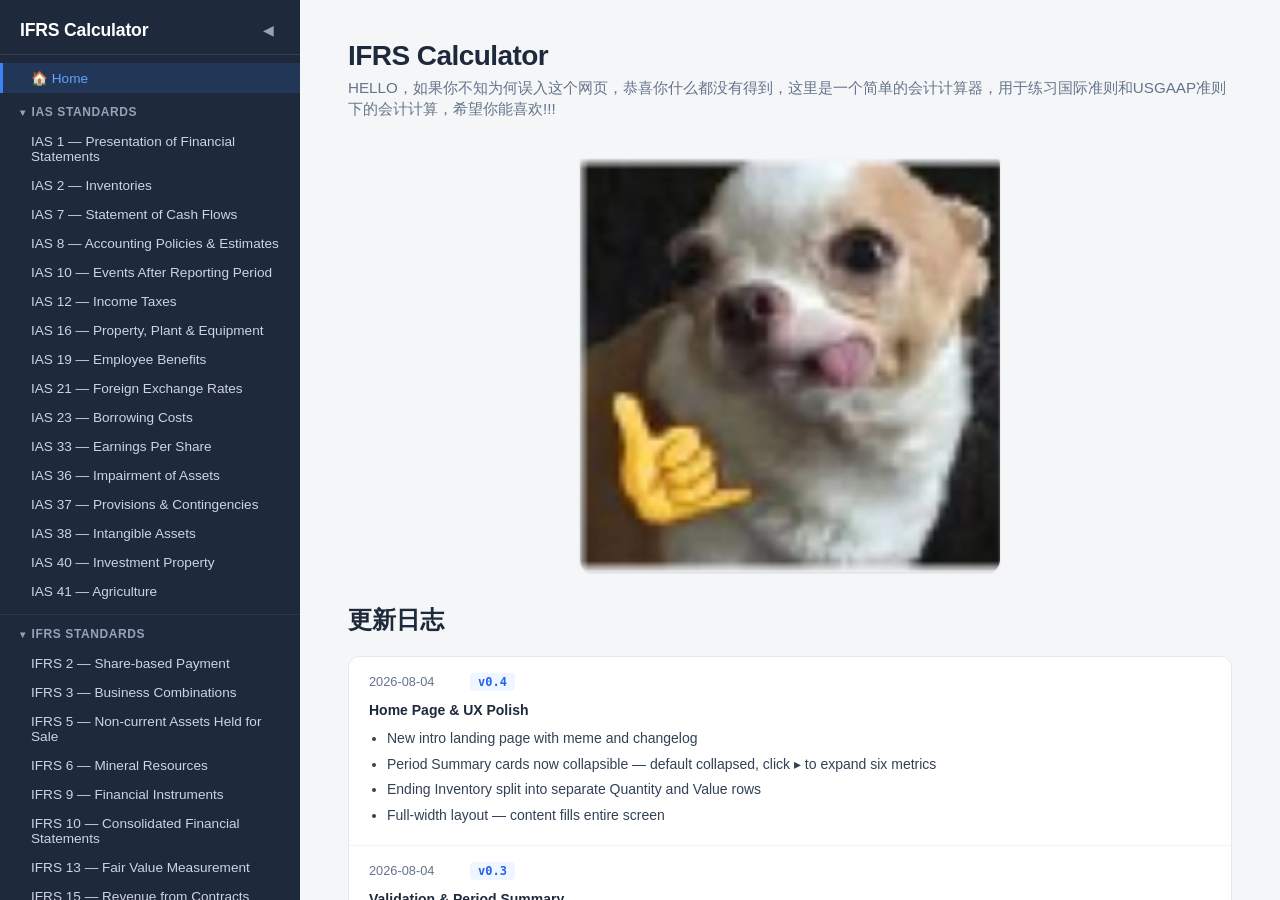
==== index.html @ 0052e43d "Update changelog with v0.4" ====
<!DOCTYPE html>
<html lang="en">
<head>
  <meta charset="UTF-8">
  <meta name="viewport" content="width=device-width, initial-scale=1.0">
  <title>IFRS Calculator</title>
  <link rel="stylesheet" href="css/style.css">
</head>
<body>
  <!-- Sidebar -->
  <aside class="sidebar" id="sidebar">
    <div class="sidebar-header">
      <h2>IFRS Calculator</h2>
      <button class="sidebar-collapse-btn" id="sidebarCollapseBtn" title="Collapse sidebar">◀</button>
    </div>

    <nav class="chapter-nav">
      <!-- Home -->
      <a href="#" class="chapter-link active" data-chapter="intro">🏠 Home</a>

      <!-- IAS Section -->
      <div class="nav-section">
        <button class="nav-section-title" onclick="this.classList.toggle('collapsed')">
          <span class="section-arrow">▾</span> IAS Standards
        </button>
        <div class="nav-section-items">
          <a href="#" class="chapter-link" data-chapter="ias1">IAS 1 — Presentation of Financial Statements</a>
          <a href="#" class="chapter-link" data-chapter="ias2">IAS 2 — Inventories</a>
          <a href="#" class="chapter-link" data-chapter="ias7">IAS 7 — Statement of Cash Flows</a>
          <a href="#" class="chapter-link" data-chapter="ias8">IAS 8 — Accounting Policies & Estimates</a>
          <a href="#" class="chapter-link" data-chapter="ias10">IAS 10 — Events After Reporting Period</a>
          <a href="#" class="chapter-link" data-chapter="ias12">IAS 12 — Income Taxes</a>
          <a href="#" class="chapter-link" data-chapter="ias16">IAS 16 — Property, Plant & Equipment</a>
          <a href="#" class="chapter-link" data-chapter="ias19">IAS 19 — Employee Benefits</a>
          <a href="#" class="chapter-link" data-chapter="ias21">IAS 21 — Foreign Exchange Rates</a>
          <a href="#" class="chapter-link" data-chapter="ias23">IAS 23 — Borrowing Costs</a>
          <a href="#" class="chapter-link" data-chapter="ias33">IAS 33 — Earnings Per Share</a>
          <a href="#" class="chapter-link" data-chapter="ias36">IAS 36 — Impairment of Assets</a>
          <a href="#" class="chapter-link" data-chapter="ias37">IAS 37 — Provisions & Contingencies</a>
          <a href="#" class="chapter-link" data-chapter="ias38">IAS 38 — Intangible Assets</a>
          <a href="#" class="chapter-link" data-chapter="ias40">IAS 40 — Investment Property</a>
          <a href="#" class="chapter-link" data-chapter="ias41">IAS 41 — Agriculture</a>
        </div>
      </div>

      <!-- IFRS Section -->
      <div class="nav-section">
        <button class="nav-section-title" onclick="this.classList.toggle('collapsed')">
          <span class="section-arrow">▾</span> IFRS Standards
        </button>
        <div class="nav-section-items">
          <a href="#" class="chapter-link" data-chapter="ifrs2">IFRS 2 — Share-based Payment</a>
          <a href="#" class="chapter-link" data-chapter="ifrs3">IFRS 3 — Business Combinations</a>
          <a href="#" class="chapter-link" data-chapter="ifrs5">IFRS 5 — Non-current Assets Held for Sale</a>
          <a href="#" class="chapter-link" data-chapter="ifrs6">IFRS 6 — Mineral Resources</a>
          <a href="#" class="chapter-link" data-chapter="ifrs9">IFRS 9 — Financial Instruments</a>
          <a href="#" class="chapter-link" data-chapter="ifrs10">IFRS 10 — Consolidated Financial Statements</a>
          <a href="#" class="chapter-link" data-chapter="ifrs13">IFRS 13 — Fair Value Measurement</a>
          <a href="#" class="chapter-link" data-chapter="ifrs15">IFRS 15 — Revenue from Contracts</a>
          <a href="#" class="chapter-link" data-chapter="ifrs16">IFRS 16 — Leases</a>
        </div>
      </div>
    </nav>
  </aside>

  <!-- Floating button when sidebar collapsed (desktop) -->
  <button class="sidebar-expand-btn" id="sidebarExpandBtn" title="Expand sidebar" aria-label="Expand sidebar">▶</button>

  <!-- Mobile menu toggle -->
  <button class="menu-toggle" id="menuToggle" aria-label="Toggle sidebar">☰</button>

  <!-- Main content -->
  <main class="main-content" id="mainContent">

    <!-- Intro -->
    <section class="chapter-panel active" id="chapter-intro">
      <h1>IFRS Calculator</h1>
      <p class="chapter-intro">
        HELLO，如果你不知为何误入这个网页，恭喜你什么都没有得到，这里是一个简单的会计计算器，用于练习国际准则和USGAAP准则下的会计计算，希望你能喜欢!!!
      </p>
      <div class="intro-image">
        <img src="meme.png" alt="meme">
      </div>

      <h2>更新日志</h2>
      <div class="wb-changelog">
        <div class="changelog-entry">
          <span class="changelog-date">2026-08-04</span>
          <span class="changelog-ver">v0.4</span>
          <div class="changelog-body">
            <strong>Home Page &amp; UX Polish</strong>
            <ul>
              <li>New intro landing page with meme and changelog</li>
              <li>Period Summary cards now collapsible — default collapsed, click ▸ to expand six metrics</li>
              <li>Ending Inventory split into separate Quantity and Value rows</li>
              <li>Full-width layout — content fills entire screen</li>
            </ul>
          </div>
        </div>
        <div class="changelog-entry">
          <span class="changelog-date">2026-08-04</span>
          <span class="changelog-ver">v0.3</span>
          <div class="changelog-body">
            <strong>Validation &amp; Period Summary</strong>
            <ul>
              <li>Date-chain validation — red border on out-of-order dates (no input blocking)</li>
              <li>Negative inventory &amp; shortfall detection with warning banner</li>
              <li>Period Summary cards for Average (Weekly/Monthly/Yearly) methods</li>
              <li>New rows inherit date from previous row</li>
            </ul>
          </div>
        </div>
        <div class="changelog-entry">
          <span class="changelog-date">2026-08-04</span>
          <span class="changelog-ver">v0.2</span>
          <div class="changelog-body">
            <strong>Costing Method Refactor</strong>
            <ul>
              <li>Removed flawed Weighted Average (Periodic)</li>
              <li>Added Average (Weekly / Monthly / Yearly) with proper date-based period grouping</li>
              <li>ISO week calculation uses local date (所见即所得), no timezone shift</li>
              <li>FIFO / LIFO / Average (Perpetual) — unchanged</li>
            </ul>
          </div>
        </div>
        <div class="changelog-entry">
          <span class="changelog-date">2026-08-04</span>
          <span class="changelog-ver">v0.1</span>
          <div class="changelog-body">
            <strong>Initial Release</strong>
            <ul>
              <li>IAS 2 Inventory Workbench — editable spreadsheet-style table</li>
              <li>FIFO, LIFO, Weighted Average (Periodic &amp; Perpetual) costing</li>
              <li>5 transaction types: OPEN, PURCHASE, SALE, DAMAGE, WRITE-DOWN</li>
              <li>Real-time calculation, Inventory Layers, Summary section</li>
              <li>Sidebar navigation with collapsible IAS/IFRS chapter list</li>
            </ul>
          </div>
        </div>
      </div>
    </section>

    <!-- IAS 2: Inventory Workbench -->
    <section class="chapter-panel" id="chapter-ias2">
      <div class="wb-header">
        <div>
          <h1>Inventory Management</h1>
          <p class="chapter-intro">Track inventory transactions and automatically calculate inventory value, COGS, revenue and profit based on IAS 2 inventory costing methods.</p>
        </div>
        <div class="wb-method-selector">
          <label for="costingMethod">Costing Method</label>
          <div class="wb-select-wrapper">
            <select id="costingMethod">
              <option value="fifo">FIFO</option>
              <option value="lifo">LIFO</option>
              <option value="wa-perpetual">Average (Perpetual)</option>
              <option value="wa-weekly">Average (Weekly)</option>
              <option value="wa-monthly">Average (Monthly)</option>
              <option value="wa-yearly">Average (Yearly)</option>
            </select>
          </div>
        </div>
      </div>

      <!-- Transaction Table -->
      <div class="wb-table-wrapper">
        <table class="wb-table" id="inventoryTable">
          <thead>
            <tr>
              <th class="col-num">#</th>
              <th class="col-type">Type</th>
              <th class="col-date">Date</th>
              <th class="col-price">Unit Price</th>
              <th class="col-qty">Quantity</th>
              <th class="col-txval">Transaction Value</th>
              <th class="col-invqty">Inventory Quantity</th>
              <th class="col-invval">Inventory Value</th>
              <th class="col-del"></th>
            </tr>
          </thead>
          <tbody id="tableBody"></tbody>
        </table>
      </div>

      <button class="wb-add-btn" id="addTransactionBtn">+ Add Transaction</button>

      <!-- Inventory Layers (FIFO / LIFO) -->
      <div class="wb-card wb-layers" id="layersSection" style="display:none">
        <h3 class="wb-card-title">Remaining Inventory Layers</h3>
        <table class="wb-layers-table" id="layersTable">
          <thead><tr><th>Layer</th><th>Quantity</th><th>Unit Cost</th><th>Total Cost</th></tr></thead>
          <tbody id="layersTableBody"></tbody>
        </table>
      </div>

      <!-- Period Summary (WA Weekly / Monthly / Yearly) -->
      <div class="wb-period-summary" id="periodSummarySection" style="display:none">
        <h3 class="wb-card-title">Period Summary</h3>
        <div id="periodSummaryContent"></div>
      </div>

      <!-- Validation Warning -->
      <div class="wb-warning-banner" id="validationWarning">
        <span class="wb-warning-icon">⚠</span>
        <span class="wb-warning-text" id="validationWarningText"></span>
      </div>

      <!-- Summary -->
      <div class="wb-summary" id="summarySection">
        <div class="wb-summary-item">
          <span class="wb-summary-label">Ending Inventory Quantity</span>
          <span class="wb-summary-value" id="sumEndQty">—</span>
        </div>
        <div class="wb-summary-item">
          <span class="wb-summary-label">Ending Inventory Value</span>
          <span class="wb-summary-value" id="sumEndVal">—</span>
        </div>
        <div class="wb-summary-item">
          <span class="wb-summary-label">Revenue</span>
          <span class="wb-summary-value" id="sumRevenue">—</span>
        </div>
        <div class="wb-summary-item">
          <span class="wb-summary-label">COGS</span>
          <span class="wb-summary-value" id="sumCOGS">—</span>
        </div>
        <div class="wb-summary-item">
          <span class="wb-summary-label">Gross Profit</span>
          <span class="wb-summary-value" id="sumGP">—</span>
        </div>
        <div class="wb-summary-item wb-summary-highlight">
          <span class="wb-summary-label">Gross Margin %</span>
          <span class="wb-summary-value" id="sumGM">—</span>
        </div>
      </div>
    </section>

    <!-- Placeholder panels for all other chapters -->
    <section class="chapter-panel" id="chapter-ias1"><h1>IAS 1 — Presentation of Financial Statements</h1><div class="placeholder-card">📄 Coming soon</div></section>
    <section class="chapter-panel" id="chapter-ias7"><h1>IAS 7 — Statement of Cash Flows</h1><div class="placeholder-card">💵 Coming soon</div></section>
    <section class="chapter-panel" id="chapter-ias8"><h1>IAS 8 — Accounting Policies, Changes in Estimates & Errors</h1><div class="placeholder-card">📋 Coming soon</div></section>
    <section class="chapter-panel" id="chapter-ias10"><h1>IAS 10 — Events After the Reporting Period</h1><div class="placeholder-card">📅 Coming soon</div></section>
    <section class="chapter-panel" id="chapter-ias12"><h1>IAS 12 — Income Taxes</h1><div class="placeholder-card">💰 Coming soon</div></section>
    <section class="chapter-panel" id="chapter-ias16"><h1>IAS 16 — Property, Plant & Equipment</h1><div class="placeholder-card">🏭 Coming soon</div></section>
    <section class="chapter-panel" id="chapter-ias19"><h1>IAS 19 — Employee Benefits</h1><div class="placeholder-card">👥 Coming soon</div></section>
    <section class="chapter-panel" id="chapter-ias21"><h1>IAS 21 — The Effects of Changes in Foreign Exchange Rates</h1><div class="placeholder-card">💱 Coming soon</div></section>
    <section class="chapter-panel" id="chapter-ias23"><h1>IAS 23 — Borrowing Costs</h1><div class="placeholder-card">🏦 Coming soon</div></section>
    <section class="chapter-panel" id="chapter-ias33"><h1>IAS 33 — Earnings Per Share</h1><div class="placeholder-card">📊 Coming soon</div></section>
    <section class="chapter-panel" id="chapter-ias36"><h1>IAS 36 — Impairment of Assets</h1><div class="placeholder-card">⚠️ Coming soon</div></section>
    <section class="chapter-panel" id="chapter-ias37"><h1>IAS 37 — Provisions, Contingent Liabilities & Assets</h1><div class="placeholder-card">🔮 Coming soon</div></section>
    <section class="chapter-panel" id="chapter-ias38"><h1>IAS 38 — Intangible Assets</h1><div class="placeholder-card">💡 Coming soon</div></section>
    <section class="chapter-panel" id="chapter-ias40"><h1>IAS 40 — Investment Property</h1><div class="placeholder-card">🏢 Coming soon</div></section>
    <section class="chapter-panel" id="chapter-ias41"><h1>IAS 41 — Agriculture</h1><div class="placeholder-card">🌾 Coming soon</div></section>
    <section class="chapter-panel" id="chapter-ifrs2"><h1>IFRS 2 — Share-based Payment</h1><div class="placeholder-card">📝 Coming soon</div></section>
    <section class="chapter-panel" id="chapter-ifrs3"><h1>IFRS 3 — Business Combinations</h1><div class="placeholder-card">🤝 Coming soon</div></section>
    <section class="chapter-panel" id="chapter-ifrs5"><h1>IFRS 5 — Non-current Assets Held for Sale</h1><div class="placeholder-card">🏷️ Coming soon</div></section>
    <section class="chapter-panel" id="chapter-ifrs6"><h1>IFRS 6 — Exploration for Mineral Resources</h1><div class="placeholder-card">⛏️ Coming soon</div></section>
    <section class="chapter-panel" id="chapter-ifrs9"><h1>IFRS 9 — Financial Instruments</h1><div class="placeholder-card">💹 Coming soon</div></section>
    <section class="chapter-panel" id="chapter-ifrs10"><h1>IFRS 10 — Consolidated Financial Statements</h1><div class="placeholder-card">🏛️ Coming soon</div></section>
    <section class="chapter-panel" id="chapter-ifrs13"><h1>IFRS 13 — Fair Value Measurement</h1><div class="placeholder-card">⚖️ Coming soon</div></section>
    <section class="chapter-panel" id="chapter-ifrs15"><h1>IFRS 15 — Revenue from Contracts with Customers</h1><div class="placeholder-card">📑 Coming soon</div></section>
    <section class="chapter-panel" id="chapter-ifrs16"><h1>IFRS 16 — Leases</h1><div class="placeholder-card">🔑 Coming soon</div></section>

  </main>

  <script src="js/app.js"></script>
  <script src="js/ias2-inventory.js"></script>
</body>
</html>
---- css/style.css ----
/* ==============================================
   IFRS Calculator — Styles
   ============================================== */

/* --- Reset & Base --- */
*, *::before, *::after {
  margin: 0;
  padding: 0;
  box-sizing: border-box;
}

:root {
  --sidebar-width: 300px;
  --color-bg: #f5f6f8;
  --color-sidebar: #1e293b;
  --color-sidebar-hover: #334155;
  --color-sidebar-active: #3b82f6;
  --color-text: #1e293b;
  --color-text-light: #64748b;
  --color-border: #e2e8f0;
  --color-card: #ffffff;
  --color-primary: #3b82f6;
  --color-primary-light: #eff6ff;
  --radius: 8px;
  --shadow: 0 1px 3px rgba(0,0,0,.08), 0 1px 2px rgba(0,0,0,.06);
}

html, body {
  height: 100%;
  font-family: -apple-system, BlinkMacSystemFont, "Segoe UI", Roboto, "Helvetica Neue", Arial, sans-serif;
  color: var(--color-text);
  background: var(--color-bg);
}

/* --- Layout --- */
body {
  display: flex;
}

/* --- Sidebar --- */
.sidebar {
  width: var(--sidebar-width);
  min-width: var(--sidebar-width);
  height: 100vh;
  background: var(--color-sidebar);
  color: #e2e8f0;
  display: flex;
  flex-direction: column;
  overflow-y: auto;
  overflow-x: hidden;
  position: sticky;
  top: 0;
  transition: width .3s ease, min-width .3s ease;
}

.sidebar.collapsed {
  width: 0;
  min-width: 0;
}

.sidebar-header {
  padding: 20px 20px 12px;
  border-bottom: 1px solid rgba(255,255,255,.1);
  display: flex;
  align-items: center;
  justify-content: space-between;
  white-space: nowrap;
}

.sidebar-header h2 {
  font-size: 1.1rem;
  font-weight: 600;
  letter-spacing: -0.01em;
  color: #ffffff;
}

/* --- Sidebar Collapse Button (inside header) --- */
.sidebar-collapse-btn {
  background: none;
  border: none;
  color: #94a3b8;
  cursor: pointer;
  font-size: .85rem;
  padding: 4px 6px;
  border-radius: 4px;
  line-height: 1;
  transition: color .15s, background .15s;
}

.sidebar-collapse-btn:hover {
  color: #fff;
  background: rgba(255,255,255,.08);
}

/* --- Sidebar Expand Button (floating, shown when collapsed) --- */
.sidebar-expand-btn {
  display: none;
  position: sticky;
  top: 12px;
  left: 0;
  z-index: 90;
  background: var(--color-sidebar);
  color: #94a3b8;
  border: none;
  border-radius: 0 6px 6px 0;
  padding: 10px 8px;
  font-size: .85rem;
  cursor: pointer;
  box-shadow: 2px 0 8px rgba(0,0,0,.15);
  transition: color .15s, background .15s;
  align-self: flex-start;
  height: fit-content;
}

.sidebar-expand-btn:hover {
  color: #fff;
  background: #334155;
}

.sidebar.collapsed ~ .sidebar-expand-btn {
  display: block;
}

/* --- Chapter Navigation --- */
.chapter-nav {
  flex: 1;
  padding: 8px 0;
}

.nav-section {
  border-bottom: 1px solid rgba(255,255,255,.06);
}

.nav-section-title {
  width: 100%;
  background: none;
  border: none;
  color: #94a3b8;
  font-size: .75rem;
  font-weight: 600;
  text-transform: uppercase;
  letter-spacing: .05em;
  padding: 12px 20px 6px;
  cursor: pointer;
  text-align: left;
  display: flex;
  align-items: center;
  gap: 6px;
  transition: color .15s;
}

.nav-section-title:hover {
  color: #cbd5e1;
}

.section-arrow {
  font-size: .65rem;
  transition: transform .2s;
}

.nav-section-title.collapsed .section-arrow {
  transform: rotate(-90deg);
}

.nav-section-items {
  display: flex;
  flex-direction: column;
  padding: 2px 0 8px;
}

.nav-section-title.collapsed + .nav-section-items {
  display: none;
}

.chapter-link {
  display: block;
  padding: 7px 20px 7px 28px;
  color: #cbd5e1;
  text-decoration: none;
  font-size: .85rem;
  border-left: 3px solid transparent;
  transition: all .15s;
}

.chapter-link:hover {
  background: var(--color-sidebar-hover);
  color: #fff;
}

.chapter-link.active {
  background: rgba(59,130,246,.15);
  color: #60a5fa;
  border-left-color: var(--color-primary);
  font-weight: 500;
}

/* --- Mobile Menu Toggle --- */
.menu-toggle {
  display: none;
  position: fixed;
  top: 12px;
  left: 12px;
  z-index: 100;
  background: var(--color-sidebar);
  color: #fff;
  border: none;
  border-radius: var(--radius);
  padding: 8px 12px;
  font-size: 1.2rem;
  cursor: pointer;
  box-shadow: var(--shadow);
}

/* --- Main Content --- */
.main-content {
  flex: 1;
  padding: 40px 48px;
  overflow-y: auto;
  height: 100vh;
}

/* --- Chapter Panels --- */
.chapter-panel {
  display: none;
}

.chapter-panel.active {
  display: block;
}

.chapter-panel h1 {
  font-size: 1.75rem;
  font-weight: 700;
  margin-bottom: 6px;
  letter-spacing: -0.02em;
}

.chapter-intro {
  color: var(--color-text-light);
  font-size: .95rem;
  margin-bottom: 32px;
}

/* --- Placeholder --- */
.placeholder-card {
  background: var(--color-card);
  border: 2px dashed var(--color-border);
  border-radius: var(--radius);
  padding: 48px 24px;
  text-align: center;
  color: var(--color-text-light);
  font-size: 1.1rem;
}

/* ==============================================
   Inventory Workbench (IAS 2)
   ============================================== */

.wb-header {
  display: flex;
  justify-content: space-between;
  align-items: flex-start;
  gap: 24px;
  margin-bottom: 28px;
  flex-wrap: wrap;
}

.wb-method-selector {
  display: flex;
  flex-direction: column;
  gap: 6px;
  min-width: 240px;
}

.wb-method-selector label {
  font-size: .75rem;
  font-weight: 600;
  text-transform: uppercase;
  letter-spacing: .04em;
  color: var(--color-text-light);
}

.wb-select-wrapper {
  position: relative;
}

.wb-select-wrapper select,
.wb-select {
  width: 100%;
  padding: 9px 32px 9px 12px;
  font-size: .9rem;
  font-family: inherit;
  border: 1px solid var(--color-border);
  border-radius: 8px;
  background: #fff;
  color: var(--color-text);
  cursor: pointer;
  appearance: none;
  -webkit-appearance: none;
  background-image: url("data:image/svg+xml,%3Csvg xmlns='http://www.w3.org/2000/svg' width='12' height='12' viewBox='0 0 12 12'%3E%3Cpath d='M6 8L1 3h10z' fill='%2364748b'/%3E%3C/svg%3E");
  background-repeat: no-repeat;
  background-position: right 10px center;
  transition: border-color .15s, box-shadow .15s;
}

.wb-select-wrapper select:focus,
.wb-select:focus {
  outline: none;
  border-color: #2563EB;
  box-shadow: 0 0 0 3px rgba(37,99,235,.12);
}

/* ── Table ─────────────────────────────────── */
.wb-table-wrapper {
  background: #fff;
  border-radius: 12px;
  border: 1px solid var(--color-border);
  overflow-x: auto;
  box-shadow: 0 1px 3px rgba(0,0,0,.04);
}

.wb-table {
  width: 100%;
  border-collapse: collapse;
  font-size: .875rem;
  min-width: 960px;
}

.wb-table thead th {
  background: #F8FAFC;
  color: #475569;
  font-weight: 600;
  font-size: .75rem;
  text-transform: uppercase;
  letter-spacing: .03em;
  padding: 12px 12px;
  border-bottom: 1px solid var(--color-border);
  text-align: left;
  white-space: nowrap;
}

.wb-table tbody td {
  padding: 6px 8px;
  border-bottom: 1px solid #f1f5f9;
  vertical-align: middle;
}

.wb-table tbody tr:last-child td {
  border-bottom: none;
}

.wb-table tbody tr:hover {
  background: #FAFBFC;
}

/* Column widths */
.col-num  { width: 36px; text-align: center; color: #94a3b8; font-size: .8rem; }
.col-type { width: 200px; }
.col-date { width: 140px; }
.col-price { width: 120px; }
.col-qty  { width: 100px; }
.col-txval { width: 140px; }
.col-invqty { width: 140px; }
.col-invval { width: 140px; }
.col-del  { width: 40px; text-align: center; }

/* ── Inputs inside cells ────────────────────── */
.wb-table input[type="number"],
.wb-table input[type="date"] {
  width: 100%;
  padding: 8px 8px;
  font-size: .875rem;
  font-family: "Segoe UI", -apple-system, BlinkMacSystemFont, sans-serif;
  border: 1px solid transparent;
  border-radius: 6px;
  background: transparent;
  color: var(--color-text);
  transition: border-color .15s, background .15s, box-shadow .15s;
}

.wb-table input[type="number"]:hover,
.wb-table input[type="date"]:hover {
  border-color: #e2e8f0;
}

.wb-table input[type="number"]:focus,
.wb-table input[type="date"]:focus {
  outline: none;
  border-color: #2563EB;
  background: #fff;
  box-shadow: 0 0 0 3px rgba(37,99,235,.1);
}

.wb-table input:disabled {
  color: #94a3b8;
  background: #f8fafc;
  cursor: not-allowed;
  -webkit-text-fill-color: #94a3b8;
}

/* Select inside cells */
.wb-table .wb-select {
  width: 100%;
  padding: 8px 28px 8px 8px;
  font-size: .8rem;
  border: 1px solid transparent;
  border-radius: 6px;
  background-color: transparent;
  background-position: right 6px center;
  cursor: pointer;
}

.wb-table .wb-select:hover {
  border-color: #e2e8f0;
}

.wb-table .wb-select:focus {
  outline: none;
  border-color: #2563EB;
  background-color: #fff;
  box-shadow: 0 0 0 3px rgba(37,99,235,.1);
}

/* Computed (read-only) cells */
.cell-computed {
  font-variant-numeric: tabular-nums;
  font-family: "Segoe UI", -apple-system, BlinkMacSystemFont, sans-serif;
  font-size: .875rem;
  color: #334155;
  padding: 8px 12px !important;
  white-space: nowrap;
}

td[data-field="invQty"],
td[data-field="invVal"] {
  font-weight: 500;
}

/* ── Delete button ──────────────────────────── */
.wb-row-del {
  background: none;
  border: none;
  color: #94a3b8;
  font-size: 1.1rem;
  cursor: pointer;
  padding: 4px 6px;
  border-radius: 4px;
  line-height: 1;
  transition: color .15s, background .15s;
}

.wb-row-del:hover {
  color: #ef4444;
  background: #fef2f2;
}

/* ── Add Button ─────────────────────────────── */
.wb-add-btn {
  display: inline-flex;
  align-items: center;
  gap: 6px;
  margin-top: 12px;
  padding: 10px 20px;
  font-size: .875rem;
  font-family: inherit;
  font-weight: 500;
  color: #2563EB;
  background: #fff;
  border: 1px dashed #2563EB;
  border-radius: 10px;
  cursor: pointer;
  transition: background .15s, border-color .15s;
}

.wb-add-btn:hover {
  background: #eff6ff;
  border-color: #1d4ed8;
}

/* ── Summary ────────────────────────────────── */
.wb-summary {
  display: grid;
  grid-template-columns: repeat(3, 1fr);
  gap: 12px;
  margin-top: 24px;
}

.wb-summary-item {
  background: #fff;
  border-radius: 12px;
  padding: 18px 20px;
  border: 1px solid var(--color-border);
  box-shadow: 0 1px 3px rgba(0,0,0,.04);
  display: flex;
  flex-direction: column;
  gap: 4px;
}

.wb-summary-label {
  font-size: .75rem;
  color: #64748b;
  font-weight: 500;
  text-transform: uppercase;
  letter-spacing: .03em;
}

.wb-summary-value {
  font-size: 1.35rem;
  font-weight: 700;
  color: #0f172a;
  font-variant-numeric: tabular-nums;
}

.wb-summary-highlight {
  border-left: 3px solid #2563EB;
}

/* ── Inventory Layers ───────────────────────── */
.wb-layers {
  margin-top: 24px;
}

.wb-card {
  background: #fff;
  border-radius: 12px;
  border: 1px solid var(--color-border);
  padding: 20px 24px;
  box-shadow: 0 1px 3px rgba(0,0,0,.04);
}

.wb-card-title {
  font-size: .9rem;
  font-weight: 600;
  color: var(--color-text);
  margin-bottom: 12px;
}

.wb-layers-table {
  width: 100%;
  border-collapse: collapse;
  font-size: .85rem;
}

.wb-layers-table thead th {
  background: #F8FAFC;
  color: #64748b;
  font-weight: 600;
  font-size: .75rem;
  text-transform: uppercase;
  letter-spacing: .03em;
  padding: 10px 14px;
  border-bottom: 1px solid var(--color-border);
  text-align: left;
}

.wb-layers-table tbody td {
  padding: 9px 14px;
  border-bottom: 1px solid #f1f5f9;
  font-variant-numeric: tabular-nums;
}

.wb-layers-table tbody tr:last-child td {
  border-bottom: none;
}

.wb-layers-total td {
  border-top: 2px solid #e2e8f0 !important;
  border-bottom: none !important;
  padding-top: 10px !important;
  color: #0f172a;
}

/* ── Period Summary ────────────────────────── */
.wb-period-summary {
  margin-top: 24px;
}

.wb-period-summary .wb-card-title {
  font-size: .9rem;
  font-weight: 600;
  color: var(--color-text);
  margin-bottom: 14px;
}

#periodSummaryContent {
  display: flex;
  flex-direction: column;
  gap: 14px;
}

.wb-period-card {
  background: #fff;
  border-radius: 12px;
  border: 1px solid var(--color-border);
  padding: 18px 22px;
  box-shadow: 0 1px 3px rgba(0,0,0,.04);
}

.wb-period-card-title {
  font-size: .9rem;
  font-weight: 700;
  color: #1e293b;
  padding-bottom: 0;
  cursor: pointer;
  user-select: none;
  display: flex;
  align-items: center;
  gap: 6px;
  transition: color .15s;
}

.wb-period-card-title:hover {
  color: #2563EB;
}

.wb-period-arrow {
  font-size: .75rem;
  transition: transform .2s ease;
  display: inline-block;
  color: #94a3b8;
}

.wb-period-card.expanded .wb-period-arrow {
  transform: rotate(90deg);
}

.wb-period-card.expanded .wb-period-card-title {
  margin-bottom: 14px;
  padding-bottom: 10px;
  border-bottom: 1px solid #f1f5f9;
}

.wb-period-metrics {
  display: none;
  grid-template-columns: 1fr 1fr;
  gap: 6px 24px;
}

.wb-period-card.expanded .wb-period-metrics {
  display: grid;
}

.wb-period-metric {
  display: flex;
  justify-content: space-between;
  align-items: center;
  padding: 6px 0;
}

.wb-period-metric-label {
  font-size: .8rem;
  color: #64748b;
  font-weight: 500;
}

.wb-period-metric-value {
  font-size: .875rem;
  font-weight: 600;
  color: #0f172a;
  text-align: right;
  font-variant-numeric: tabular-nums;
}

/* ── Intro Page ────────────────────────────── */
.intro-image {
  text-align: center;
  margin: 28px 0;
}

.intro-image img {
  max-width: 100%;
  max-height: 420px;
  border-radius: 12px;
  box-shadow: var(--shadow);
}

/* ── Changelog ─────────────────────────────── */
.wb-changelog {
  margin-top: 20px;
  display: flex;
  flex-direction: column;
  gap: 0;
  border: 1px solid var(--color-border);
  border-radius: 12px;
  overflow: hidden;
}

.changelog-entry {
  display: flex;
  flex-wrap: wrap;
  gap: 8px 16px;
  padding: 16px 20px;
  background: #fff;
  border-bottom: 1px solid #f1f5f9;
  align-items: baseline;
}

.changelog-entry:last-child {
  border-bottom: none;
}

.changelog-date {
  font-size: .8rem;
  color: #64748b;
  font-weight: 500;
  min-width: 85px;
}

.changelog-ver {
  font-size: .75rem;
  font-weight: 600;
  color: #2563EB;
  background: #eff6ff;
  padding: 2px 8px;
  border-radius: 4px;
  font-family: "SF Mono", "Consolas", monospace;
}

.changelog-body {
  flex: 1 1 100%;
  font-size: .875rem;
  color: #334155;
  line-height: 1.6;
}

.changelog-body strong {
  color: #1e293b;
}

.changelog-body ul {
  margin: 6px 0 0 18px;
  padding: 0;
}

.changelog-body li {
  margin-bottom: 3px;
}

/* ── Validation Errors ──────────────────────── */

/* Date input error */
.wb-table input.wb-input-error {
  border-color: #ef4444 !important;
  background: #fef2f2 !important;
}

.wb-table input.wb-input-error:focus {
  box-shadow: 0 0 0 3px rgba(239,68,68,.15) !important;
  border-color: #ef4444 !important;
}

/* Negative inventory row */
.wb-table tbody tr.wb-row-inv-error {
  background: #fef2f2;
}

.wb-table tbody tr.wb-row-inv-error:hover {
  background: #feeaea;
}

.wb-table tbody tr.wb-row-inv-error .cell-computed[data-field="invQty"],
.wb-table tbody tr.wb-row-inv-error .cell-computed[data-field="invVal"] {
  color: #dc2626;
  font-weight: 600;
}

/* Warning banner */
.wb-warning-banner {
  display: none;
  align-items: flex-start;
  gap: 10px;
  margin-top: 16px;
  padding: 14px 18px;
  background: #fef2f2;
  border: 1px solid #fecaca;
  border-radius: 10px;
  color: #991b1b;
  font-size: .875rem;
  line-height: 1.5;
}

.wb-warning-banner.visible {
  display: flex;
}

.wb-warning-icon {
  font-size: 1.1rem;
  flex-shrink: 0;
  margin-top: 1px;
}

.wb-warning-text {
  display: flex;
  flex-direction: column;
  gap: 2px;
}

.wb-warning-text strong {
  font-weight: 600;
}

/* ── Responsive tweaks for workbench ────────── */
@media (max-width: 768px) {
  .wb-header {
    flex-direction: column;
    gap: 12px;
  }

  .wb-method-selector {
    min-width: 100%;
  }

  .wb-table {
    min-width: 800px;
    font-size: .8rem;
  }

  .wb-summary {
    grid-template-columns: repeat(2, 1fr);
  }

  .wb-summary-value {
    font-size: 1.1rem;
  }
}

/* --- Responsive --- */
@media (max-width: 768px) {
  .sidebar {
    position: fixed;
    left: 0;
    top: 0;
    z-index: 99;
    width: var(--sidebar-width);
    min-width: var(--sidebar-width);
    transform: translateX(-100%);
    transition: transform .25s ease;
  }

  .sidebar.open {
    transform: translateX(0);
  }

  /* Disable desktop collapse behavior on mobile */
  .sidebar.collapsed {
    width: var(--sidebar-width);
    min-width: var(--sidebar-width);
    transform: translateX(-100%);
  }

  .sidebar.collapsed.open {
    transform: translateX(0);
  }

  .sidebar-collapse-btn,
  .sidebar-expand-btn {
    display: none !important;
  }

  .menu-toggle {
    display: block;
  }

  .main-content {
    padding: 24px 16px;
    padding-top: 56px;
    max-width: 100%;
  }
}
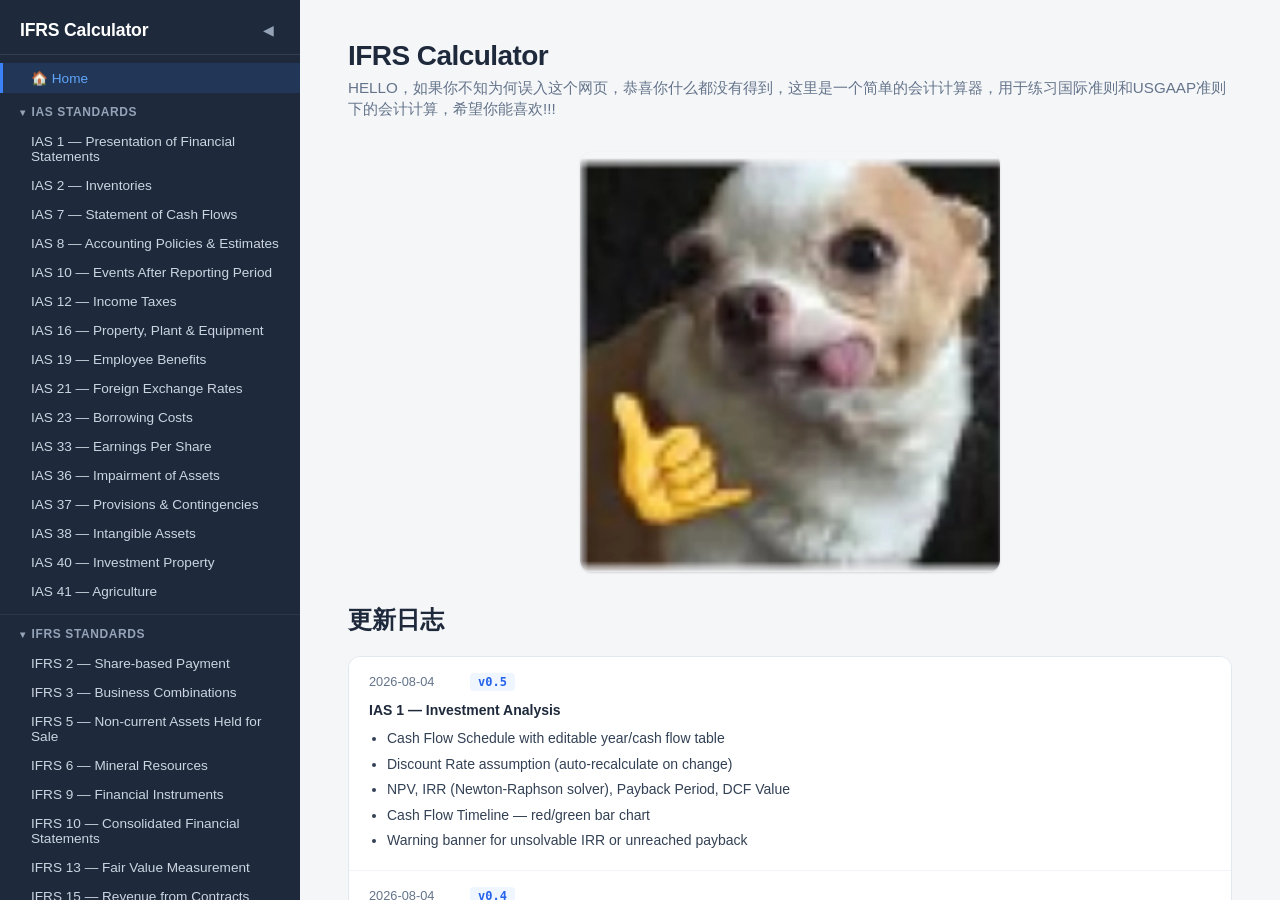
==== commit dc796cc7: "Add IAS 1 Investment Analysis: NPV, IRR, Payback, DCF with timeline chart - Cash Flow Schedule table" ====
--- a/index.html
+++ b/index.html
@@ -86,6 +86,20 @@
       <div class="wb-changelog">
         <div class="changelog-entry">
           <span class="changelog-date">2026-08-04</span>
+          <span class="changelog-ver">v0.5</span>
+          <div class="changelog-body">
+            <strong>IAS 1 — Investment Analysis</strong>
+            <ul>
+              <li>Cash Flow Schedule with editable year/cash flow table</li>
+              <li>Discount Rate assumption (auto-recalculate on change)</li>
+              <li>NPV, IRR (Newton-Raphson solver), Payback Period, DCF Value</li>
+              <li>Cash Flow Timeline — red/green bar chart</li>
+              <li>Warning banner for unsolvable IRR or unreached payback</li>
+            </ul>
+          </div>
+        </div>
+        <div class="changelog-entry">
+          <span class="changelog-date">2026-08-04</span>
           <span class="changelog-ver">v0.4</span>
           <div class="changelog-body">
             <strong>Home Page &amp; UX Polish</strong>
@@ -235,7 +249,61 @@
     </section>
 
     <!-- Placeholder panels for all other chapters -->
-    <section class="chapter-panel" id="chapter-ias1"><h1>IAS 1 — Presentation of Financial Statements</h1><div class="placeholder-card">📄 Coming soon</div></section>
+    <!-- IAS 1: Investment Analysis -->
+    <section class="chapter-panel" id="chapter-ias1">
+      <div class="wb-header">
+        <div>
+          <h1>Investment Analysis</h1>
+          <p class="chapter-intro">Evaluate investment projects using discounted cash flow techniques.</p>
+        </div>
+      </div>
+
+      <!-- Cash Flow Schedule -->
+      <div class="wb-card" style="margin-bottom:18px">
+        <h3 class="wb-card-title">Cash Flow Schedule</h3>
+        <div class="wb-table-wrapper">
+          <table class="wb-table" id="cfTable">
+            <thead>
+              <tr><th class="col-num">Year</th><th class="col-qty">Cash Flow</th><th class="col-del"></th></tr>
+            </thead>
+            <tbody id="cfTableBody"></tbody>
+          </table>
+        </div>
+        <button class="wb-add-btn" id="addCfBtn" style="margin-top:12px">+ Add Cash Flow</button>
+      </div>
+
+      <!-- Assumptions -->
+      <div class="wb-card" style="margin-bottom:18px">
+        <h3 class="wb-card-title">Assumptions</h3>
+        <div class="inv-assumption">
+          <label for="discountRate">Discount Rate (%)</label>
+          <div class="inv-rate-input">
+            <input type="number" id="discountRate" value="10" step="0.1" min="0" max="100">
+            <span>%</span>
+          </div>
+        </div>
+      </div>
+
+      <!-- Investment Summary -->
+      <div class="wb-summary" id="invSummary">
+        <div class="wb-summary-item"><span class="wb-summary-label">NPV</span><span class="wb-summary-value" id="sumNPV">—</span></div>
+        <div class="wb-summary-item"><span class="wb-summary-label">IRR</span><span class="wb-summary-value" id="sumIRR">—</span></div>
+        <div class="wb-summary-item"><span class="wb-summary-label">Payback Period</span><span class="wb-summary-value" id="sumPayback">—</span></div>
+        <div class="wb-summary-item wb-summary-highlight"><span class="wb-summary-label">DCF Value</span><span class="wb-summary-value" id="sumDCF">—</span></div>
+      </div>
+
+      <!-- Validation Warning -->
+      <div class="wb-warning-banner" id="invWarning">
+        <span class="wb-warning-icon">⚠</span>
+        <span class="wb-warning-text" id="invWarningText"></span>
+      </div>
+
+      <!-- Cash Flow Timeline -->
+      <div class="wb-card" style="margin-top:24px">
+        <h3 class="wb-card-title">Cash Flow Timeline</h3>
+        <div id="cfTimeline"></div>
+      </div>
+    </section>
     <section class="chapter-panel" id="chapter-ias7"><h1>IAS 7 — Statement of Cash Flows</h1><div class="placeholder-card">💵 Coming soon</div></section>
     <section class="chapter-panel" id="chapter-ias8"><h1>IAS 8 — Accounting Policies, Changes in Estimates & Errors</h1><div class="placeholder-card">📋 Coming soon</div></section>
     <section class="chapter-panel" id="chapter-ias10"><h1>IAS 10 — Events After the Reporting Period</h1><div class="placeholder-card">📅 Coming soon</div></section>
@@ -264,5 +332,6 @@
 
   <script src="js/app.js"></script>
   <script src="js/ias2-inventory.js"></script>
+  <script src="js/ias1-investment.js"></script>
 </body>
 </html>
--- a/css/style.css
+++ b/css/style.css
@@ -736,6 +736,102 @@
   margin-bottom: 3px;
 }
 
+/* ── Investment Analysis (IAS 1) ────────────── */
+
+.inv-assumption {
+  display: flex;
+  align-items: center;
+  gap: 16px;
+}
+
+.inv-assumption label {
+  font-size: .875rem;
+  font-weight: 500;
+  color: #334155;
+}
+
+.inv-rate-input {
+  display: flex;
+  align-items: center;
+  gap: 6px;
+}
+
+.inv-rate-input input {
+  width: 100px;
+  padding: 8px 12px;
+  font-size: .9rem;
+  font-family: inherit;
+  border: 1px solid var(--color-border);
+  border-radius: 8px;
+  text-align: right;
+  transition: border-color .15s, box-shadow .15s;
+}
+
+.inv-rate-input input:focus {
+  outline: none;
+  border-color: #2563EB;
+  box-shadow: 0 0 0 3px rgba(37,99,235,.12);
+}
+
+.inv-rate-input span {
+  font-size: .9rem;
+  color: #64748b;
+  font-weight: 500;
+}
+
+/* Timeline */
+.timeline-bars {
+  display: flex;
+  flex-direction: column;
+  gap: 8px;
+}
+
+.timeline-row {
+  display: flex;
+  align-items: center;
+  gap: 12px;
+}
+
+.timeline-label {
+  width: 60px;
+  font-size: .8rem;
+  font-weight: 500;
+  color: #64748b;
+  text-align: right;
+  flex-shrink: 0;
+}
+
+.timeline-bar-track {
+  flex: 1;
+  height: 28px;
+  background: #f1f5f9;
+  border-radius: 6px;
+  overflow: hidden;
+}
+
+.timeline-bar {
+  height: 100%;
+  border-radius: 6px;
+  min-width: 0;
+  transition: width .3s ease;
+}
+
+.timeline-bar-negative {
+  background: #ef4444;
+}
+
+.timeline-bar-positive {
+  background: #22c55e;
+}
+
+.timeline-amount {
+  width: 100px;
+  font-size: .85rem;
+  font-weight: 600;
+  font-variant-numeric: tabular-nums;
+  color: #1e293b;
+}
+
 /* ── Validation Errors ──────────────────────── */
 
 /* Date input error */
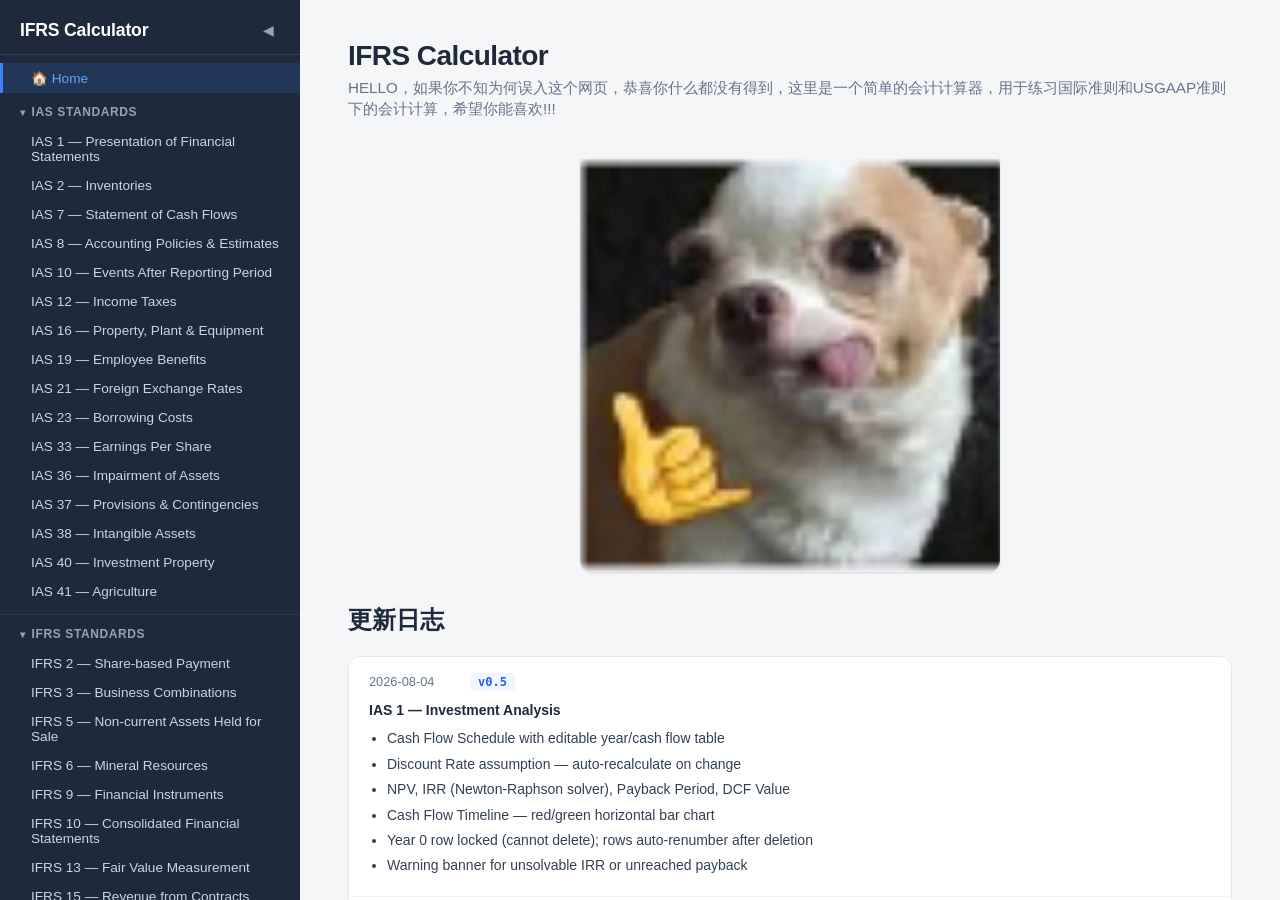
==== commit e4930d0c: "Final changelog update for today" ====
--- a/index.html
+++ b/index.html
@@ -91,10 +91,24 @@
             <strong>IAS 1 — Investment Analysis</strong>
             <ul>
               <li>Cash Flow Schedule with editable year/cash flow table</li>
-              <li>Discount Rate assumption (auto-recalculate on change)</li>
+              <li>Discount Rate assumption — auto-recalculate on change</li>
               <li>NPV, IRR (Newton-Raphson solver), Payback Period, DCF Value</li>
-              <li>Cash Flow Timeline — red/green bar chart</li>
+              <li>Cash Flow Timeline — red/green horizontal bar chart</li>
+              <li>Year 0 row locked (cannot delete); rows auto-renumber after deletion</li>
               <li>Warning banner for unsolvable IRR or unreached payback</li>
+            </ul>
+          </div>
+        </div>
+        <div class="changelog-entry">
+          <span class="changelog-date">2026-08-05</span>
+          <span class="changelog-ver">v0.4.1</span>
+          <div class="changelog-body">
+            <strong>Minor Fixes</strong>
+            <ul>
+              <li>ISO week calculation — use Date.UTC for timezone-safe local dates</li>
+              <li>Full-width layout — removed max-width constraint</li>
+              <li>Period Summary — collapsible cards, split Ending Inventory into Qty + Value</li>
+              <li>Intro page — meme image, changelog, Home sidebar link</li>
             </ul>
           </div>
         </div>
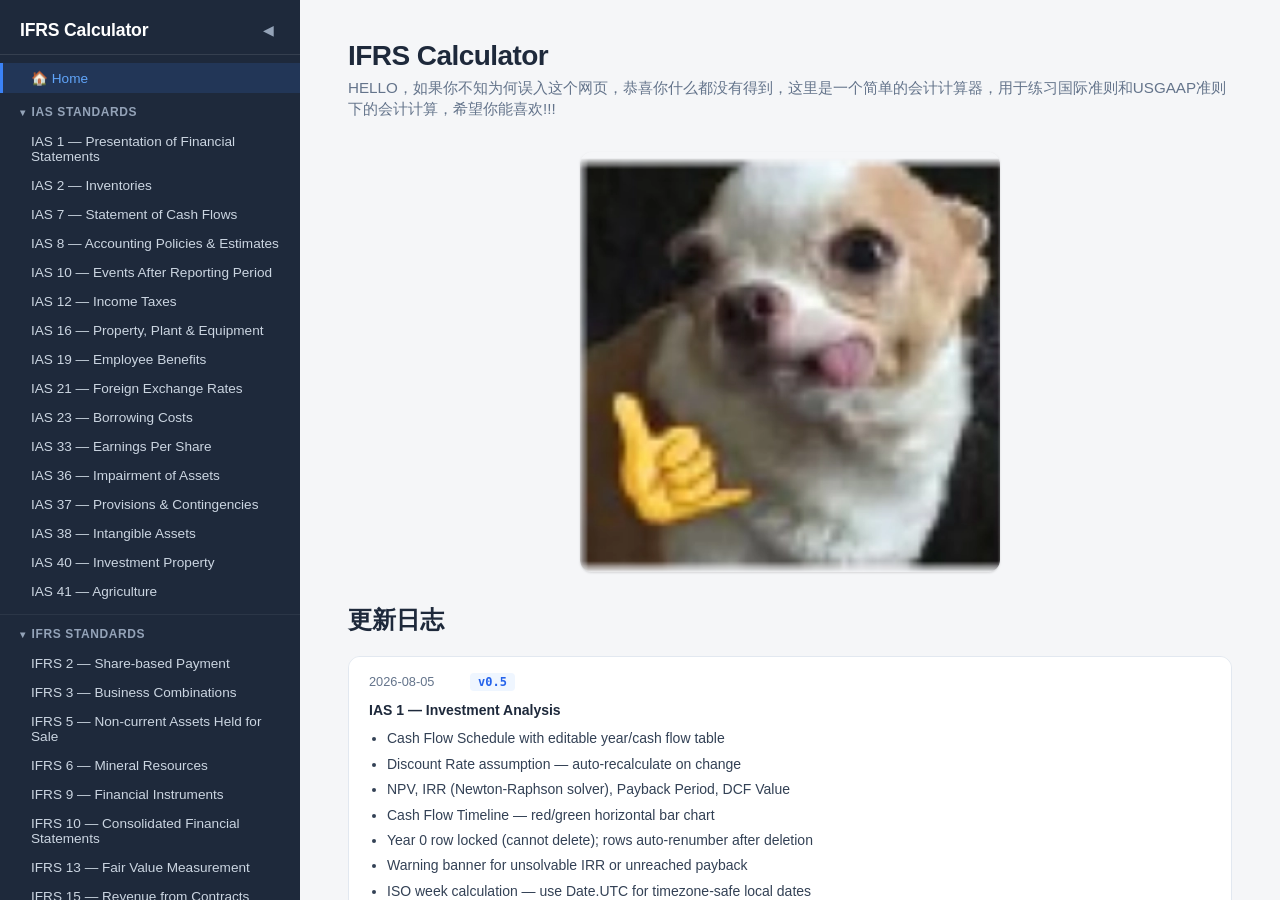
==== commit 6d3b73e9: "Reorder changelog: newest at top, merge v0.4.1 into v0.5" ====
--- a/index.html
+++ b/index.html
@@ -85,7 +85,7 @@
       <h2>更新日志</h2>
       <div class="wb-changelog">
         <div class="changelog-entry">
-          <span class="changelog-date">2026-08-04</span>
+          <span class="changelog-date">2026-08-05</span>
           <span class="changelog-ver">v0.5</span>
           <div class="changelog-body">
             <strong>IAS 1 — Investment Analysis</strong>
@@ -96,19 +96,9 @@
               <li>Cash Flow Timeline — red/green horizontal bar chart</li>
               <li>Year 0 row locked (cannot delete); rows auto-renumber after deletion</li>
               <li>Warning banner for unsolvable IRR or unreached payback</li>
-            </ul>
-          </div>
-        </div>
-        <div class="changelog-entry">
-          <span class="changelog-date">2026-08-05</span>
-          <span class="changelog-ver">v0.4.1</span>
-          <div class="changelog-body">
-            <strong>Minor Fixes</strong>
-            <ul>
               <li>ISO week calculation — use Date.UTC for timezone-safe local dates</li>
-              <li>Full-width layout — removed max-width constraint</li>
               <li>Period Summary — collapsible cards, split Ending Inventory into Qty + Value</li>
-              <li>Intro page — meme image, changelog, Home sidebar link</li>
+              <li>Intro page — meme image, full-width layout, Home sidebar link</li>
             </ul>
           </div>
         </div>
@@ -116,12 +106,11 @@
           <span class="changelog-date">2026-08-04</span>
           <span class="changelog-ver">v0.4</span>
           <div class="changelog-body">
-            <strong>Home Page &amp; UX Polish</strong>
-            <ul>
-              <li>New intro landing page with meme and changelog</li>
-              <li>Period Summary cards now collapsible — default collapsed, click ▸ to expand six metrics</li>
-              <li>Ending Inventory split into separate Quantity and Value rows</li>
-              <li>Full-width layout — content fills entire screen</li>
+            <strong>UX Polish</strong>
+            <ul>
+              <li>Date-chain validation — red border on out-of-order dates (no input blocking)</li>
+              <li>Negative inventory &amp; shortfall detection with warning banner</li>
+              <li>New transaction rows inherit date from previous row</li>
             </ul>
           </div>
         </div>
@@ -129,12 +118,12 @@
           <span class="changelog-date">2026-08-04</span>
           <span class="changelog-ver">v0.3</span>
           <div class="changelog-body">
-            <strong>Validation &amp; Period Summary</strong>
-            <ul>
-              <li>Date-chain validation — red border on out-of-order dates (no input blocking)</li>
-              <li>Negative inventory &amp; shortfall detection with warning banner</li>
-              <li>Period Summary cards for Average (Weekly/Monthly/Yearly) methods</li>
-              <li>New rows inherit date from previous row</li>
+            <strong>Costing Method Refactor</strong>
+            <ul>
+              <li>Replaced flawed Weighted Average (Periodic) with Weekly / Monthly / Yearly</li>
+              <li>Date field now formally participates in period-aware WA calculation</li>
+              <li>Period Summary cards for Average methods</li>
+              <li>FIFO / LIFO / Average (Perpetual) — unchanged</li>
             </ul>
           </div>
         </div>
@@ -142,12 +131,12 @@
           <span class="changelog-date">2026-08-04</span>
           <span class="changelog-ver">v0.2</span>
           <div class="changelog-body">
-            <strong>Costing Method Refactor</strong>
-            <ul>
-              <li>Removed flawed Weighted Average (Periodic)</li>
-              <li>Added Average (Weekly / Monthly / Yearly) with proper date-based period grouping</li>
-              <li>ISO week calculation uses local date (所见即所得), no timezone shift</li>
-              <li>FIFO / LIFO / Average (Perpetual) — unchanged</li>
+            <strong>IAS 2 — Inventory Workbench</strong>
+            <ul>
+              <li>Editable spreadsheet-style transaction table</li>
+              <li>FIFO, LIFO, Weighted Average costing engines</li>
+              <li>5 transaction types: OPEN, PURCHASE, SALE, DAMAGE, WRITE-DOWN</li>
+              <li>Real-time calculation, Inventory Layers, Summary section</li>
             </ul>
           </div>
         </div>
@@ -155,13 +144,11 @@
           <span class="changelog-date">2026-08-04</span>
           <span class="changelog-ver">v0.1</span>
           <div class="changelog-body">
-            <strong>Initial Release</strong>
-            <ul>
-              <li>IAS 2 Inventory Workbench — editable spreadsheet-style table</li>
-              <li>FIFO, LIFO, Weighted Average (Periodic &amp; Perpetual) costing</li>
-              <li>5 transaction types: OPEN, PURCHASE, SALE, DAMAGE, WRITE-DOWN</li>
-              <li>Real-time calculation, Inventory Layers, Summary section</li>
+            <strong>Project Setup</strong>
+            <ul>
               <li>Sidebar navigation with collapsible IAS/IFRS chapter list</li>
+              <li>Page framework with chapter panel switching</li>
+              <li>Sidebar collapse animation (desktop) + mobile menu</li>
             </ul>
           </div>
         </div>
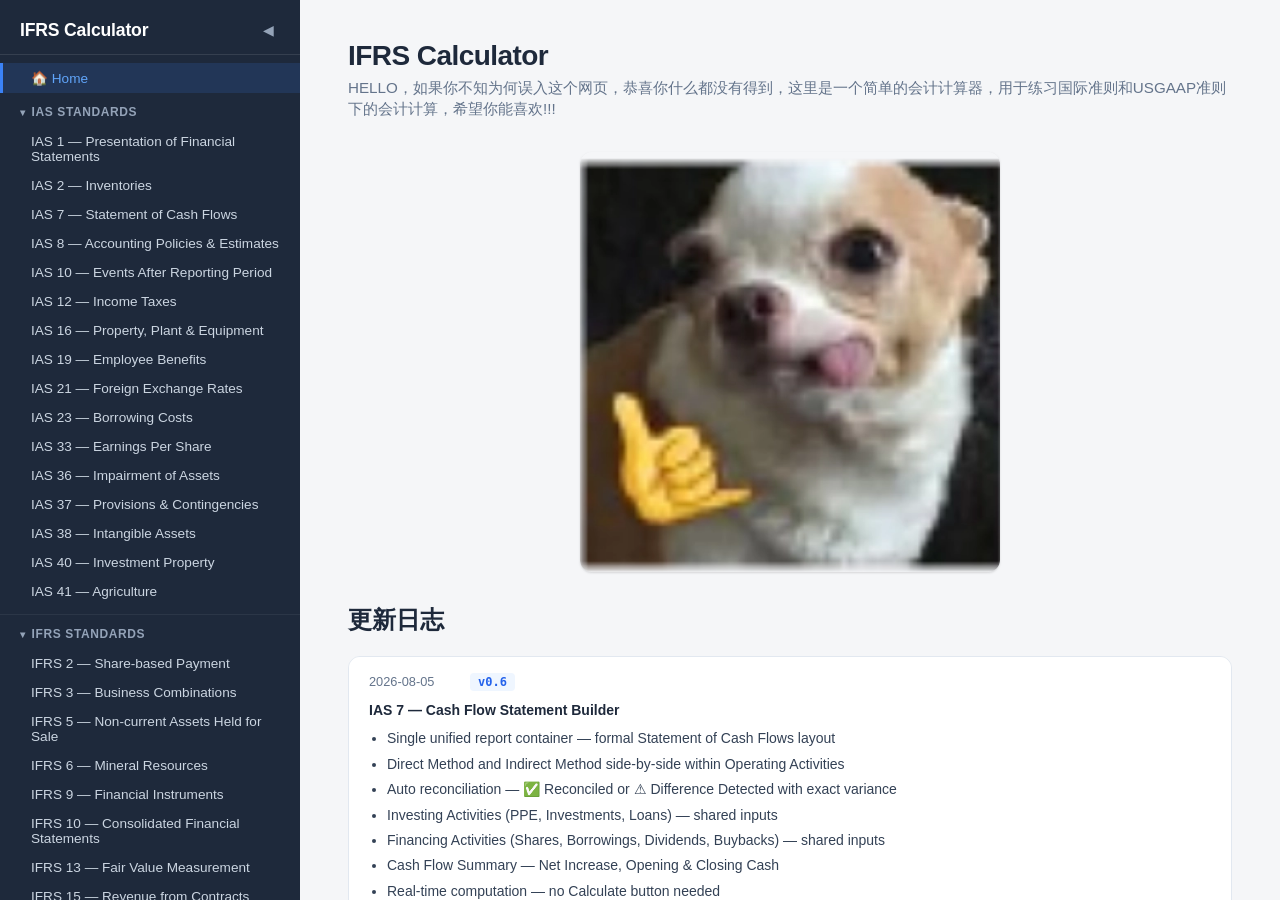
==== commit 46e870a0: "Add IAS 7 Cash Flow Statement Builder — unified report with Direct/Indirect reconciliation - Single " ====
--- a/index.html
+++ b/index.html
@@ -86,6 +86,22 @@
       <div class="wb-changelog">
         <div class="changelog-entry">
           <span class="changelog-date">2026-08-05</span>
+          <span class="changelog-ver">v0.6</span>
+          <div class="changelog-body">
+            <strong>IAS 7 — Cash Flow Statement Builder</strong>
+            <ul>
+              <li>Single unified report container — formal Statement of Cash Flows layout</li>
+              <li>Direct Method and Indirect Method side-by-side within Operating Activities</li>
+              <li>Auto reconciliation — ✅ Reconciled or ⚠ Difference Detected with exact variance</li>
+              <li>Investing Activities (PPE, Investments, Loans) — shared inputs</li>
+              <li>Financing Activities (Shares, Borrowings, Dividends, Buybacks) — shared inputs</li>
+              <li>Cash Flow Summary — Net Increase, Opening &amp; Closing Cash</li>
+              <li>Real-time computation — no Calculate button needed</li>
+            </ul>
+          </div>
+        </div>
+        <div class="changelog-entry">
+          <span class="changelog-date">2026-08-05</span>
           <span class="changelog-ver">v0.5</span>
           <div class="changelog-body">
             <strong>IAS 1 — Investment Analysis</strong>
@@ -305,7 +321,77 @@
         <div id="cfTimeline"></div>
       </div>
     </section>
-    <section class="chapter-panel" id="chapter-ias7"><h1>IAS 7 — Statement of Cash Flows</h1><div class="placeholder-card">💵 Coming soon</div></section>
+    <!-- IAS 7: Cash Flow Statement Builder -->
+    <section class="chapter-panel" id="chapter-ias7">
+      <h1>Cash Flow Statement Builder</h1>
+      <p class="chapter-intro">Build and reconcile cash flow statements using both direct and indirect methods.</p>
+
+      <div class="cf-report">
+
+        <!-- Operating Activities -->
+        <div class="cf-report-section">
+          <div class="cf-report-section-head">Operating Activities</div>
+
+          <div class="cf-dual">
+            <!-- Direct Method -->
+            <div class="cf-sub">
+              <div class="cf-sub-title">Direct Method</div>
+              <div id="cfDirectInputs"></div>
+              <div class="cf-sub-result">
+                <span>Net Cash from Operating Activities</span>
+                <span id="cfDirectOCF">—</span>
+              </div>
+            </div>
+            <!-- Indirect Method -->
+            <div class="cf-sub">
+              <div class="cf-sub-title">Indirect Method</div>
+              <div id="cfIndirectInputs"></div>
+              <div class="cf-sub-result">
+                <span>Net Cash from Operating Activities</span>
+                <span id="cfIndirectOCF">—</span>
+              </div>
+            </div>
+          </div>
+
+          <!-- Reconciliation inline -->
+          <div class="cf-reconcile" id="cfReconcile">
+            <span class="cf-reconcile-icon" id="cfReconcileIcon"></span>
+            <span id="cfReconcileText"></span>
+          </div>
+        </div>
+
+        <!-- Investing Activities -->
+        <div class="cf-report-section">
+          <div class="cf-report-section-head">Investing Activities</div>
+          <div class="cf-input-grid" id="cfInvestingInputs"></div>
+          <div class="cf-sub-result">
+            <span>Net Cash from Investing Activities</span>
+            <span id="cfInvestingCF">—</span>
+          </div>
+        </div>
+
+        <!-- Financing Activities -->
+        <div class="cf-report-section">
+          <div class="cf-report-section-head">Financing Activities</div>
+          <div class="cf-input-grid" id="cfFinancingInputs"></div>
+          <div class="cf-sub-result">
+            <span>Net Cash from Financing Activities</span>
+            <span id="cfFinancingCF">—</span>
+          </div>
+        </div>
+
+        <!-- Cash Flow Summary -->
+        <div class="cf-report-section">
+          <div class="cf-report-section-head">Cash Flow Summary</div>
+          <div class="cf-input-grid" id="cfCashInputs"></div>
+          <div class="cf-stmt-divider"></div>
+          <div class="cf-summary-row"><span>Net Increase / Decrease in Cash</span><span id="cfNetChange">—</span></div>
+          <div class="cf-stmt-divider"></div>
+          <div class="cf-summary-row cf-summary-total"><span>Closing Cash and Cash Equivalents</span><span id="cfClosingCash">—</span></div>
+        </div>
+
+      </div>
+    </section>
     <section class="chapter-panel" id="chapter-ias8"><h1>IAS 8 — Accounting Policies, Changes in Estimates & Errors</h1><div class="placeholder-card">📋 Coming soon</div></section>
     <section class="chapter-panel" id="chapter-ias10"><h1>IAS 10 — Events After the Reporting Period</h1><div class="placeholder-card">📅 Coming soon</div></section>
     <section class="chapter-panel" id="chapter-ias12"><h1>IAS 12 — Income Taxes</h1><div class="placeholder-card">💰 Coming soon</div></section>
@@ -334,5 +420,6 @@
   <script src="js/app.js"></script>
   <script src="js/ias2-inventory.js"></script>
   <script src="js/ias1-investment.js"></script>
+  <script src="js/ias7-cashflow.js"></script>
 </body>
 </html>
--- a/css/style.css
+++ b/css/style.css
@@ -832,6 +832,179 @@
   color: #1e293b;
 }
 
+/* ── Cash Flow Statement (IAS 7) ────────────── */
+
+/* Single bordered report container */
+.cf-report {
+  border: 2px solid #d1d5db;
+  border-radius: 4px;
+  background: #fff;
+  overflow: hidden;
+  margin-top: 8px;
+}
+
+.cf-report-section {
+  padding: 0;
+}
+
+.cf-report-section + .cf-report-section {
+  border-top: 2px solid #d1d5db;
+}
+
+.cf-report-section-head {
+  background: #f8fafc;
+  color: #1e293b;
+  font-size: .8rem;
+  font-weight: 700;
+  text-transform: uppercase;
+  letter-spacing: .06em;
+  padding: 12px 24px;
+  border-bottom: 1px solid #e2e8f0;
+}
+
+/* Dual column: Direct / Indirect */
+.cf-dual {
+  display: grid;
+  grid-template-columns: 1fr 1fr;
+}
+
+.cf-dual > .cf-sub:first-child {
+  border-right: 1px solid #e2e8f0;
+}
+
+.cf-sub {
+  padding: 18px 24px;
+}
+
+.cf-sub-title {
+  font-size: .8rem;
+  font-weight: 600;
+  color: #64748b;
+  text-transform: uppercase;
+  letter-spacing: .04em;
+  margin-bottom: 10px;
+}
+
+/* Input rows (shared) */
+.cf-input-row {
+  display: flex;
+  align-items: center;
+  justify-content: space-between;
+  padding: 5px 0;
+}
+
+.cf-input-row label {
+  font-size: .83rem;
+  color: #334155;
+}
+
+.cf-input-row input {
+  width: 140px;
+  padding: 5px 8px;
+  font-size: .85rem;
+  font-family: "Segoe UI", -apple-system, BlinkMacSystemFont, sans-serif;
+  border: 1px solid #e2e8f0;
+  border-radius: 4px;
+  text-align: right;
+  transition: border-color .15s;
+}
+
+.cf-input-row input:focus {
+  outline: none;
+  border-color: #2563EB;
+  box-shadow: 0 0 0 2px rgba(37,99,235,.1);
+}
+
+/* Input grid (investing / financing / cash) */
+.cf-input-grid {
+  display: grid;
+  grid-template-columns: 1fr 1fr;
+  gap: 2px 32px;
+  padding: 18px 24px;
+}
+
+.cf-input-grid .cf-input-row input {
+  width: 160px;
+}
+
+/* Sub-result line */
+.cf-sub-result {
+  display: flex;
+  justify-content: space-between;
+  align-items: center;
+  padding: 12px 24px;
+  border-top: 1px solid #e2e8f0;
+  font-size: .85rem;
+  font-weight: 600;
+  color: #1e293b;
+}
+
+.cf-sub-result span:last-child {
+  font-size: 1rem;
+  font-weight: 700;
+  font-variant-numeric: tabular-nums;
+}
+
+/* Reconciliation — inline below dual columns */
+.cf-reconcile {
+  display: flex;
+  align-items: center;
+  gap: 10px;
+  padding: 12px 24px;
+  font-size: .83rem;
+  border-top: 1px solid #e2e8f0;
+}
+
+.cf-reconcile-ok {
+  background: #f0fdf4;
+  color: #166534;
+}
+
+.cf-reconcile-err {
+  background: #fef2f2;
+  color: #991b1b;
+}
+
+.cf-reconcile-icon {
+  font-size: 1rem;
+  flex-shrink: 0;
+}
+
+/* Summary rows */
+.cf-summary-row {
+  display: flex;
+  justify-content: space-between;
+  padding: 14px 24px;
+  font-size: .9rem;
+  font-weight: 500;
+  color: #334155;
+}
+
+.cf-summary-row span:last-child {
+  font-weight: 700;
+  font-variant-numeric: tabular-nums;
+}
+
+.cf-summary-total {
+  font-size: .95rem;
+  color: #0f172a;
+}
+
+.cf-stmt-divider {
+  height: 1px;
+  background: #e2e8f0;
+  margin: 0 24px;
+}
+
+/* Responsive */
+@media (max-width: 900px) {
+  .cf-dual              { grid-template-columns: 1fr; }
+  .cf-dual > .cf-sub:first-child { border-right: none; border-bottom: 1px solid #e2e8f0; }
+  .cf-input-grid        { grid-template-columns: 1fr; }
+  .cf-input-row input   { width: 120px; }
+  .cf-input-grid .cf-input-row input { width: 140px; }
+}
+
 /* ── Validation Errors ──────────────────────── */
 
 /* Date input error */
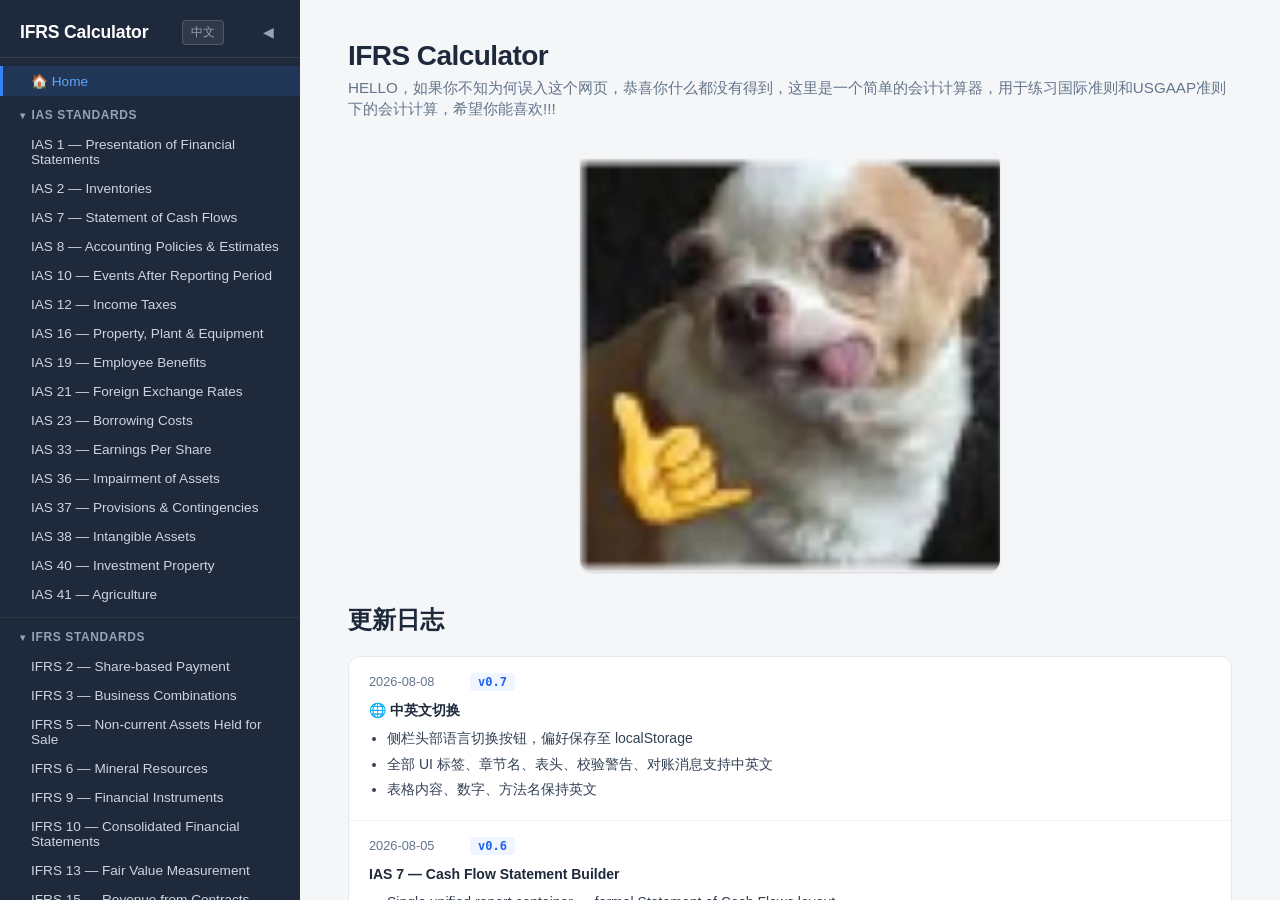
==== commit a58ad80d: "v0.7: 中英文切换 / CN-EN language toggle" ====
--- a/index.html
+++ b/index.html
@@ -10,71 +10,72 @@
   <!-- Sidebar -->
   <aside class="sidebar" id="sidebar">
     <div class="sidebar-header">
-      <h2>IFRS Calculator</h2>
-      <button class="sidebar-collapse-btn" id="sidebarCollapseBtn" title="Collapse sidebar">◀</button>
+      <h2 data-i18n>IFRS Calculator</h2>
+      <button class="lang-toggle-btn" id="langToggle" title="Switch language" onclick="I18N.toggle()">中文</button>
+      <button class="sidebar-collapse-btn" id="sidebarCollapseBtn" data-i18n-title="Collapse sidebar" title="Collapse sidebar">◀</button>
     </div>
 
     <nav class="chapter-nav">
       <!-- Home -->
-      <a href="#" class="chapter-link active" data-chapter="intro">🏠 Home</a>
+      <a href="#" class="chapter-link active" data-chapter="intro" data-i18n>🏠 Home</a>
 
       <!-- IAS Section -->
       <div class="nav-section">
         <button class="nav-section-title" onclick="this.classList.toggle('collapsed')">
-          <span class="section-arrow">▾</span> IAS Standards
+          <span class="section-arrow">▾</span> <span data-i18n>IAS Standards</span>
         </button>
         <div class="nav-section-items">
-          <a href="#" class="chapter-link" data-chapter="ias1">IAS 1 — Presentation of Financial Statements</a>
-          <a href="#" class="chapter-link" data-chapter="ias2">IAS 2 — Inventories</a>
-          <a href="#" class="chapter-link" data-chapter="ias7">IAS 7 — Statement of Cash Flows</a>
-          <a href="#" class="chapter-link" data-chapter="ias8">IAS 8 — Accounting Policies & Estimates</a>
-          <a href="#" class="chapter-link" data-chapter="ias10">IAS 10 — Events After Reporting Period</a>
-          <a href="#" class="chapter-link" data-chapter="ias12">IAS 12 — Income Taxes</a>
-          <a href="#" class="chapter-link" data-chapter="ias16">IAS 16 — Property, Plant & Equipment</a>
-          <a href="#" class="chapter-link" data-chapter="ias19">IAS 19 — Employee Benefits</a>
-          <a href="#" class="chapter-link" data-chapter="ias21">IAS 21 — Foreign Exchange Rates</a>
-          <a href="#" class="chapter-link" data-chapter="ias23">IAS 23 — Borrowing Costs</a>
-          <a href="#" class="chapter-link" data-chapter="ias33">IAS 33 — Earnings Per Share</a>
-          <a href="#" class="chapter-link" data-chapter="ias36">IAS 36 — Impairment of Assets</a>
-          <a href="#" class="chapter-link" data-chapter="ias37">IAS 37 — Provisions & Contingencies</a>
-          <a href="#" class="chapter-link" data-chapter="ias38">IAS 38 — Intangible Assets</a>
-          <a href="#" class="chapter-link" data-chapter="ias40">IAS 40 — Investment Property</a>
-          <a href="#" class="chapter-link" data-chapter="ias41">IAS 41 — Agriculture</a>
+          <a href="#" class="chapter-link" data-chapter="ias1" data-i18n>IAS 1 — Presentation of Financial Statements</a>
+          <a href="#" class="chapter-link" data-chapter="ias2" data-i18n>IAS 2 — Inventories</a>
+          <a href="#" class="chapter-link" data-chapter="ias7" data-i18n>IAS 7 — Statement of Cash Flows</a>
+          <a href="#" class="chapter-link" data-chapter="ias8" data-i18n>IAS 8 — Accounting Policies & Estimates</a>
+          <a href="#" class="chapter-link" data-chapter="ias10" data-i18n>IAS 10 — Events After Reporting Period</a>
+          <a href="#" class="chapter-link" data-chapter="ias12" data-i18n>IAS 12 — Income Taxes</a>
+          <a href="#" class="chapter-link" data-chapter="ias16" data-i18n>IAS 16 — Property, Plant & Equipment</a>
+          <a href="#" class="chapter-link" data-chapter="ias19" data-i18n>IAS 19 — Employee Benefits</a>
+          <a href="#" class="chapter-link" data-chapter="ias21" data-i18n>IAS 21 — Foreign Exchange Rates</a>
+          <a href="#" class="chapter-link" data-chapter="ias23" data-i18n>IAS 23 — Borrowing Costs</a>
+          <a href="#" class="chapter-link" data-chapter="ias33" data-i18n>IAS 33 — Earnings Per Share</a>
+          <a href="#" class="chapter-link" data-chapter="ias36" data-i18n>IAS 36 — Impairment of Assets</a>
+          <a href="#" class="chapter-link" data-chapter="ias37" data-i18n>IAS 37 — Provisions & Contingencies</a>
+          <a href="#" class="chapter-link" data-chapter="ias38" data-i18n>IAS 38 — Intangible Assets</a>
+          <a href="#" class="chapter-link" data-chapter="ias40" data-i18n>IAS 40 — Investment Property</a>
+          <a href="#" class="chapter-link" data-chapter="ias41" data-i18n>IAS 41 — Agriculture</a>
         </div>
       </div>
 
       <!-- IFRS Section -->
       <div class="nav-section">
         <button class="nav-section-title" onclick="this.classList.toggle('collapsed')">
-          <span class="section-arrow">▾</span> IFRS Standards
+          <span class="section-arrow">▾</span> <span data-i18n>IFRS Standards</span>
         </button>
         <div class="nav-section-items">
-          <a href="#" class="chapter-link" data-chapter="ifrs2">IFRS 2 — Share-based Payment</a>
-          <a href="#" class="chapter-link" data-chapter="ifrs3">IFRS 3 — Business Combinations</a>
-          <a href="#" class="chapter-link" data-chapter="ifrs5">IFRS 5 — Non-current Assets Held for Sale</a>
-          <a href="#" class="chapter-link" data-chapter="ifrs6">IFRS 6 — Mineral Resources</a>
-          <a href="#" class="chapter-link" data-chapter="ifrs9">IFRS 9 — Financial Instruments</a>
-          <a href="#" class="chapter-link" data-chapter="ifrs10">IFRS 10 — Consolidated Financial Statements</a>
-          <a href="#" class="chapter-link" data-chapter="ifrs13">IFRS 13 — Fair Value Measurement</a>
-          <a href="#" class="chapter-link" data-chapter="ifrs15">IFRS 15 — Revenue from Contracts</a>
-          <a href="#" class="chapter-link" data-chapter="ifrs16">IFRS 16 — Leases</a>
+          <a href="#" class="chapter-link" data-chapter="ifrs2" data-i18n>IFRS 2 — Share-based Payment</a>
+          <a href="#" class="chapter-link" data-chapter="ifrs3" data-i18n>IFRS 3 — Business Combinations</a>
+          <a href="#" class="chapter-link" data-chapter="ifrs5" data-i18n>IFRS 5 — Non-current Assets Held for Sale</a>
+          <a href="#" class="chapter-link" data-chapter="ifrs6" data-i18n>IFRS 6 — Mineral Resources</a>
+          <a href="#" class="chapter-link" data-chapter="ifrs9" data-i18n>IFRS 9 — Financial Instruments</a>
+          <a href="#" class="chapter-link" data-chapter="ifrs10" data-i18n>IFRS 10 — Consolidated Financial Statements</a>
+          <a href="#" class="chapter-link" data-chapter="ifrs13" data-i18n>IFRS 13 — Fair Value Measurement</a>
+          <a href="#" class="chapter-link" data-chapter="ifrs15" data-i18n>IFRS 15 — Revenue from Contracts</a>
+          <a href="#" class="chapter-link" data-chapter="ifrs16" data-i18n>IFRS 16 — Leases</a>
         </div>
       </div>
     </nav>
   </aside>
 
   <!-- Floating button when sidebar collapsed (desktop) -->
-  <button class="sidebar-expand-btn" id="sidebarExpandBtn" title="Expand sidebar" aria-label="Expand sidebar">▶</button>
+  <button class="sidebar-expand-btn" id="sidebarExpandBtn" data-i18n-title="Expand sidebar" title="Expand sidebar" data-i18n-aria="Expand sidebar" aria-label="Expand sidebar">▶</button>
 
   <!-- Mobile menu toggle -->
-  <button class="menu-toggle" id="menuToggle" aria-label="Toggle sidebar">☰</button>
+  <button class="menu-toggle" id="menuToggle" data-i18n-aria="Toggle sidebar" aria-label="Toggle sidebar">☰</button>
 
   <!-- Main content -->
   <main class="main-content" id="mainContent">
 
     <!-- Intro -->
     <section class="chapter-panel active" id="chapter-intro">
-      <h1>IFRS Calculator</h1>
+      <h1 data-i18n>IFRS Calculator</h1>
       <p class="chapter-intro">
         HELLO，如果你不知为何误入这个网页，恭喜你什么都没有得到，这里是一个简单的会计计算器，用于练习国际准则和USGAAP准则下的会计计算，希望你能喜欢!!!
       </p>
@@ -84,6 +85,18 @@
 
       <h2>更新日志</h2>
       <div class="wb-changelog">
+        <div class="changelog-entry">
+          <span class="changelog-date">2026-08-08</span>
+          <span class="changelog-ver">v0.7</span>
+          <div class="changelog-body">
+            <strong>🌐 中英文切换</strong>
+            <ul>
+              <li>侧栏头部语言切换按钮，偏好保存至 localStorage</li>
+              <li>全部 UI 标签、章节名、表头、校验警告、对账消息支持中英文</li>
+              <li>表格内容、数字、方法名保持英文</li>
+            </ul>
+          </div>
+        </div>
         <div class="changelog-entry">
           <span class="changelog-date">2026-08-05</span>
           <span class="changelog-ver">v0.6</span>
@@ -175,11 +188,11 @@
     <section class="chapter-panel" id="chapter-ias2">
       <div class="wb-header">
         <div>
-          <h1>Inventory Management</h1>
-          <p class="chapter-intro">Track inventory transactions and automatically calculate inventory value, COGS, revenue and profit based on IAS 2 inventory costing methods.</p>
+          <h1 data-i18n>Inventory Management</h1>
+          <p class="chapter-intro" data-i18n>Track inventory transactions and automatically calculate inventory value, COGS, revenue and profit based on IAS 2 inventory costing methods.</p>
         </div>
         <div class="wb-method-selector">
-          <label for="costingMethod">Costing Method</label>
+          <label for="costingMethod" data-i18n>Costing Method</label>
           <div class="wb-select-wrapper">
             <select id="costingMethod">
               <option value="fifo">FIFO</option>
@@ -198,14 +211,14 @@
         <table class="wb-table" id="inventoryTable">
           <thead>
             <tr>
-              <th class="col-num">#</th>
-              <th class="col-type">Type</th>
-              <th class="col-date">Date</th>
-              <th class="col-price">Unit Price</th>
-              <th class="col-qty">Quantity</th>
-              <th class="col-txval">Transaction Value</th>
-              <th class="col-invqty">Inventory Quantity</th>
-              <th class="col-invval">Inventory Value</th>
+              <th class="col-num" data-i18n>#</th>
+              <th class="col-type" data-i18n>Type</th>
+              <th class="col-date" data-i18n>Date</th>
+              <th class="col-price" data-i18n>Unit Price</th>
+              <th class="col-qty" data-i18n>Quantity</th>
+              <th class="col-txval" data-i18n>Transaction Value</th>
+              <th class="col-invqty" data-i18n>Inventory Quantity</th>
+              <th class="col-invval" data-i18n>Inventory Value</th>
               <th class="col-del"></th>
             </tr>
           </thead>
@@ -213,20 +226,20 @@
         </table>
       </div>
 
-      <button class="wb-add-btn" id="addTransactionBtn">+ Add Transaction</button>
+      <button class="wb-add-btn" id="addTransactionBtn" data-i18n>+ Add Transaction</button>
 
       <!-- Inventory Layers (FIFO / LIFO) -->
       <div class="wb-card wb-layers" id="layersSection" style="display:none">
-        <h3 class="wb-card-title">Remaining Inventory Layers</h3>
+        <h3 class="wb-card-title" data-i18n>Remaining Inventory Layers</h3>
         <table class="wb-layers-table" id="layersTable">
-          <thead><tr><th>Layer</th><th>Quantity</th><th>Unit Cost</th><th>Total Cost</th></tr></thead>
+          <thead><tr><th data-i18n>Layer</th><th data-i18n>Quantity</th><th data-i18n>Unit Cost</th><th data-i18n>Total Cost</th></tr></thead>
           <tbody id="layersTableBody"></tbody>
         </table>
       </div>
 
       <!-- Period Summary (WA Weekly / Monthly / Yearly) -->
       <div class="wb-period-summary" id="periodSummarySection" style="display:none">
-        <h3 class="wb-card-title">Period Summary</h3>
+        <h3 class="wb-card-title" data-i18n>Period Summary</h3>
         <div id="periodSummaryContent"></div>
       </div>
 
@@ -239,27 +252,27 @@
       <!-- Summary -->
       <div class="wb-summary" id="summarySection">
         <div class="wb-summary-item">
-          <span class="wb-summary-label">Ending Inventory Quantity</span>
+          <span class="wb-summary-label" data-i18n>Ending Inventory Quantity</span>
           <span class="wb-summary-value" id="sumEndQty">—</span>
         </div>
         <div class="wb-summary-item">
-          <span class="wb-summary-label">Ending Inventory Value</span>
+          <span class="wb-summary-label" data-i18n>Ending Inventory Value</span>
           <span class="wb-summary-value" id="sumEndVal">—</span>
         </div>
         <div class="wb-summary-item">
-          <span class="wb-summary-label">Revenue</span>
+          <span class="wb-summary-label" data-i18n>Revenue</span>
           <span class="wb-summary-value" id="sumRevenue">—</span>
         </div>
         <div class="wb-summary-item">
-          <span class="wb-summary-label">COGS</span>
+          <span class="wb-summary-label" data-i18n>COGS</span>
           <span class="wb-summary-value" id="sumCOGS">—</span>
         </div>
         <div class="wb-summary-item">
-          <span class="wb-summary-label">Gross Profit</span>
+          <span class="wb-summary-label" data-i18n>Gross Profit</span>
           <span class="wb-summary-value" id="sumGP">—</span>
         </div>
         <div class="wb-summary-item wb-summary-highlight">
-          <span class="wb-summary-label">Gross Margin %</span>
+          <span class="wb-summary-label" data-i18n>Gross Margin %</span>
           <span class="wb-summary-value" id="sumGM">—</span>
         </div>
       </div>
@@ -270,30 +283,30 @@
     <section class="chapter-panel" id="chapter-ias1">
       <div class="wb-header">
         <div>
-          <h1>Investment Analysis</h1>
-          <p class="chapter-intro">Evaluate investment projects using discounted cash flow techniques.</p>
+          <h1 data-i18n>Investment Analysis</h1>
+          <p class="chapter-intro" data-i18n>Evaluate investment projects using discounted cash flow techniques.</p>
         </div>
       </div>
 
       <!-- Cash Flow Schedule -->
       <div class="wb-card" style="margin-bottom:18px">
-        <h3 class="wb-card-title">Cash Flow Schedule</h3>
+        <h3 class="wb-card-title" data-i18n>Cash Flow Schedule</h3>
         <div class="wb-table-wrapper">
           <table class="wb-table" id="cfTable">
             <thead>
-              <tr><th class="col-num">Year</th><th class="col-qty">Cash Flow</th><th class="col-del"></th></tr>
+              <tr><th class="col-num" data-i18n>Year</th><th class="col-qty" data-i18n>Cash Flow</th><th class="col-del"></th></tr>
             </thead>
             <tbody id="cfTableBody"></tbody>
           </table>
         </div>
-        <button class="wb-add-btn" id="addCfBtn" style="margin-top:12px">+ Add Cash Flow</button>
+        <button class="wb-add-btn" id="addCfBtn" style="margin-top:12px" data-i18n>+ Add Cash Flow</button>
       </div>
 
       <!-- Assumptions -->
       <div class="wb-card" style="margin-bottom:18px">
-        <h3 class="wb-card-title">Assumptions</h3>
+        <h3 class="wb-card-title" data-i18n>Assumptions</h3>
         <div class="inv-assumption">
-          <label for="discountRate">Discount Rate (%)</label>
+          <label for="discountRate" data-i18n>Discount Rate (%)</label>
           <div class="inv-rate-input">
             <input type="number" id="discountRate" value="10" step="0.1" min="0" max="100">
             <span>%</span>
@@ -305,8 +318,8 @@
       <div class="wb-summary" id="invSummary">
         <div class="wb-summary-item"><span class="wb-summary-label">NPV</span><span class="wb-summary-value" id="sumNPV">—</span></div>
         <div class="wb-summary-item"><span class="wb-summary-label">IRR</span><span class="wb-summary-value" id="sumIRR">—</span></div>
-        <div class="wb-summary-item"><span class="wb-summary-label">Payback Period</span><span class="wb-summary-value" id="sumPayback">—</span></div>
-        <div class="wb-summary-item wb-summary-highlight"><span class="wb-summary-label">DCF Value</span><span class="wb-summary-value" id="sumDCF">—</span></div>
+        <div class="wb-summary-item"><span class="wb-summary-label" data-i18n>Payback Period</span><span class="wb-summary-value" id="sumPayback">—</span></div>
+        <div class="wb-summary-item wb-summary-highlight"><span class="wb-summary-label" data-i18n>DCF Value</span><span class="wb-summary-value" id="sumDCF">—</span></div>
       </div>
 
       <!-- Validation Warning -->
@@ -317,37 +330,37 @@
 
       <!-- Cash Flow Timeline -->
       <div class="wb-card" style="margin-top:24px">
-        <h3 class="wb-card-title">Cash Flow Timeline</h3>
+        <h3 class="wb-card-title" data-i18n>Cash Flow Timeline</h3>
         <div id="cfTimeline"></div>
       </div>
     </section>
     <!-- IAS 7: Cash Flow Statement Builder -->
     <section class="chapter-panel" id="chapter-ias7">
-      <h1>Cash Flow Statement Builder</h1>
-      <p class="chapter-intro">Build and reconcile cash flow statements using both direct and indirect methods.</p>
+      <h1 data-i18n>Cash Flow Statement Builder</h1>
+      <p class="chapter-intro" data-i18n>Build and reconcile cash flow statements using both direct and indirect methods.</p>
 
       <div class="cf-report">
 
         <!-- Operating Activities -->
         <div class="cf-report-section">
-          <div class="cf-report-section-head">Operating Activities</div>
+          <div class="cf-report-section-head" data-i18n>Operating Activities</div>
 
           <div class="cf-dual">
             <!-- Direct Method -->
             <div class="cf-sub">
-              <div class="cf-sub-title">Direct Method</div>
+              <div class="cf-sub-title" data-i18n>Direct Method</div>
               <div id="cfDirectInputs"></div>
               <div class="cf-sub-result">
-                <span>Net Cash from Operating Activities</span>
+                <span data-i18n>Net Cash from Operating Activities</span>
                 <span id="cfDirectOCF">—</span>
               </div>
             </div>
             <!-- Indirect Method -->
             <div class="cf-sub">
-              <div class="cf-sub-title">Indirect Method</div>
+              <div class="cf-sub-title" data-i18n>Indirect Method</div>
               <div id="cfIndirectInputs"></div>
               <div class="cf-sub-result">
-                <span>Net Cash from Operating Activities</span>
+                <span data-i18n>Net Cash from Operating Activities</span>
                 <span id="cfIndirectOCF">—</span>
               </div>
             </div>
@@ -362,61 +375,62 @@
 
         <!-- Investing Activities -->
         <div class="cf-report-section">
-          <div class="cf-report-section-head">Investing Activities</div>
+          <div class="cf-report-section-head" data-i18n>Investing Activities</div>
           <div class="cf-input-grid" id="cfInvestingInputs"></div>
           <div class="cf-sub-result">
-            <span>Net Cash from Investing Activities</span>
+            <span data-i18n>Net Cash from Investing Activities</span>
             <span id="cfInvestingCF">—</span>
           </div>
         </div>
 
         <!-- Financing Activities -->
         <div class="cf-report-section">
-          <div class="cf-report-section-head">Financing Activities</div>
+          <div class="cf-report-section-head" data-i18n>Financing Activities</div>
           <div class="cf-input-grid" id="cfFinancingInputs"></div>
           <div class="cf-sub-result">
-            <span>Net Cash from Financing Activities</span>
+            <span data-i18n>Net Cash from Financing Activities</span>
             <span id="cfFinancingCF">—</span>
           </div>
         </div>
 
         <!-- Cash Flow Summary -->
         <div class="cf-report-section">
-          <div class="cf-report-section-head">Cash Flow Summary</div>
+          <div class="cf-report-section-head" data-i18n>Cash Flow Summary</div>
           <div class="cf-input-grid" id="cfCashInputs"></div>
           <div class="cf-stmt-divider"></div>
-          <div class="cf-summary-row"><span>Net Increase / Decrease in Cash</span><span id="cfNetChange">—</span></div>
+          <div class="cf-summary-row"><span data-i18n>Net Increase / Decrease in Cash</span><span id="cfNetChange">—</span></div>
           <div class="cf-stmt-divider"></div>
-          <div class="cf-summary-row cf-summary-total"><span>Closing Cash and Cash Equivalents</span><span id="cfClosingCash">—</span></div>
+          <div class="cf-summary-row cf-summary-total"><span data-i18n>Closing Cash and Cash Equivalents</span><span id="cfClosingCash">—</span></div>
         </div>
 
       </div>
     </section>
-    <section class="chapter-panel" id="chapter-ias8"><h1>IAS 8 — Accounting Policies, Changes in Estimates & Errors</h1><div class="placeholder-card">📋 Coming soon</div></section>
-    <section class="chapter-panel" id="chapter-ias10"><h1>IAS 10 — Events After the Reporting Period</h1><div class="placeholder-card">📅 Coming soon</div></section>
-    <section class="chapter-panel" id="chapter-ias12"><h1>IAS 12 — Income Taxes</h1><div class="placeholder-card">💰 Coming soon</div></section>
-    <section class="chapter-panel" id="chapter-ias16"><h1>IAS 16 — Property, Plant & Equipment</h1><div class="placeholder-card">🏭 Coming soon</div></section>
-    <section class="chapter-panel" id="chapter-ias19"><h1>IAS 19 — Employee Benefits</h1><div class="placeholder-card">👥 Coming soon</div></section>
-    <section class="chapter-panel" id="chapter-ias21"><h1>IAS 21 — The Effects of Changes in Foreign Exchange Rates</h1><div class="placeholder-card">💱 Coming soon</div></section>
-    <section class="chapter-panel" id="chapter-ias23"><h1>IAS 23 — Borrowing Costs</h1><div class="placeholder-card">🏦 Coming soon</div></section>
-    <section class="chapter-panel" id="chapter-ias33"><h1>IAS 33 — Earnings Per Share</h1><div class="placeholder-card">📊 Coming soon</div></section>
-    <section class="chapter-panel" id="chapter-ias36"><h1>IAS 36 — Impairment of Assets</h1><div class="placeholder-card">⚠️ Coming soon</div></section>
-    <section class="chapter-panel" id="chapter-ias37"><h1>IAS 37 — Provisions, Contingent Liabilities & Assets</h1><div class="placeholder-card">🔮 Coming soon</div></section>
-    <section class="chapter-panel" id="chapter-ias38"><h1>IAS 38 — Intangible Assets</h1><div class="placeholder-card">💡 Coming soon</div></section>
-    <section class="chapter-panel" id="chapter-ias40"><h1>IAS 40 — Investment Property</h1><div class="placeholder-card">🏢 Coming soon</div></section>
-    <section class="chapter-panel" id="chapter-ias41"><h1>IAS 41 — Agriculture</h1><div class="placeholder-card">🌾 Coming soon</div></section>
-    <section class="chapter-panel" id="chapter-ifrs2"><h1>IFRS 2 — Share-based Payment</h1><div class="placeholder-card">📝 Coming soon</div></section>
-    <section class="chapter-panel" id="chapter-ifrs3"><h1>IFRS 3 — Business Combinations</h1><div class="placeholder-card">🤝 Coming soon</div></section>
-    <section class="chapter-panel" id="chapter-ifrs5"><h1>IFRS 5 — Non-current Assets Held for Sale</h1><div class="placeholder-card">🏷️ Coming soon</div></section>
-    <section class="chapter-panel" id="chapter-ifrs6"><h1>IFRS 6 — Exploration for Mineral Resources</h1><div class="placeholder-card">⛏️ Coming soon</div></section>
-    <section class="chapter-panel" id="chapter-ifrs9"><h1>IFRS 9 — Financial Instruments</h1><div class="placeholder-card">💹 Coming soon</div></section>
-    <section class="chapter-panel" id="chapter-ifrs10"><h1>IFRS 10 — Consolidated Financial Statements</h1><div class="placeholder-card">🏛️ Coming soon</div></section>
-    <section class="chapter-panel" id="chapter-ifrs13"><h1>IFRS 13 — Fair Value Measurement</h1><div class="placeholder-card">⚖️ Coming soon</div></section>
-    <section class="chapter-panel" id="chapter-ifrs15"><h1>IFRS 15 — Revenue from Contracts with Customers</h1><div class="placeholder-card">📑 Coming soon</div></section>
-    <section class="chapter-panel" id="chapter-ifrs16"><h1>IFRS 16 — Leases</h1><div class="placeholder-card">🔑 Coming soon</div></section>
+    <section class="chapter-panel" id="chapter-ias8"><h1 data-i18n>IAS 8 — Accounting Policies, Changes in Estimates & Errors</h1><div class="placeholder-card" data-i18n>📋 Coming soon</div></section>
+    <section class="chapter-panel" id="chapter-ias10"><h1 data-i18n>IAS 10 — Events After the Reporting Period</h1><div class="placeholder-card" data-i18n>📅 Coming soon</div></section>
+    <section class="chapter-panel" id="chapter-ias12"><h1 data-i18n>IAS 12 — Income Taxes</h1><div class="placeholder-card" data-i18n>💰 Coming soon</div></section>
+    <section class="chapter-panel" id="chapter-ias16"><h1 data-i18n>IAS 16 — Property, Plant & Equipment</h1><div class="placeholder-card" data-i18n>🏭 Coming soon</div></section>
+    <section class="chapter-panel" id="chapter-ias19"><h1 data-i18n>IAS 19 — Employee Benefits</h1><div class="placeholder-card" data-i18n>👥 Coming soon</div></section>
+    <section class="chapter-panel" id="chapter-ias21"><h1 data-i18n>IAS 21 — The Effects of Changes in Foreign Exchange Rates</h1><div class="placeholder-card" data-i18n>💱 Coming soon</div></section>
+    <section class="chapter-panel" id="chapter-ias23"><h1 data-i18n>IAS 23 — Borrowing Costs</h1><div class="placeholder-card" data-i18n>🏦 Coming soon</div></section>
+    <section class="chapter-panel" id="chapter-ias33"><h1 data-i18n>IAS 33 — Earnings Per Share</h1><div class="placeholder-card" data-i18n>📊 Coming soon</div></section>
+    <section class="chapter-panel" id="chapter-ias36"><h1 data-i18n>IAS 36 — Impairment of Assets</h1><div class="placeholder-card" data-i18n>⚠️ Coming soon</div></section>
+    <section class="chapter-panel" id="chapter-ias37"><h1 data-i18n>IAS 37 — Provisions, Contingent Liabilities & Assets</h1><div class="placeholder-card" data-i18n>🔮 Coming soon</div></section>
+    <section class="chapter-panel" id="chapter-ias38"><h1 data-i18n>IAS 38 — Intangible Assets</h1><div class="placeholder-card" data-i18n>💡 Coming soon</div></section>
+    <section class="chapter-panel" id="chapter-ias40"><h1 data-i18n>IAS 40 — Investment Property</h1><div class="placeholder-card" data-i18n>🏢 Coming soon</div></section>
+    <section class="chapter-panel" id="chapter-ias41"><h1 data-i18n>IAS 41 — Agriculture</h1><div class="placeholder-card" data-i18n>🌾 Coming soon</div></section>
+    <section class="chapter-panel" id="chapter-ifrs2"><h1 data-i18n>IFRS 2 — Share-based Payment</h1><div class="placeholder-card" data-i18n>📝 Coming soon</div></section>
+    <section class="chapter-panel" id="chapter-ifrs3"><h1 data-i18n>IFRS 3 — Business Combinations</h1><div class="placeholder-card" data-i18n>🤝 Coming soon</div></section>
+    <section class="chapter-panel" id="chapter-ifrs5"><h1 data-i18n>IFRS 5 — Non-current Assets Held for Sale</h1><div class="placeholder-card" data-i18n>🏷️ Coming soon</div></section>
+    <section class="chapter-panel" id="chapter-ifrs6"><h1 data-i18n>IFRS 6 — Exploration for Mineral Resources</h1><div class="placeholder-card" data-i18n>⛏️ Coming soon</div></section>
+    <section class="chapter-panel" id="chapter-ifrs9"><h1 data-i18n>IFRS 9 — Financial Instruments</h1><div class="placeholder-card" data-i18n>💹 Coming soon</div></section>
+    <section class="chapter-panel" id="chapter-ifrs10"><h1 data-i18n>IFRS 10 — Consolidated Financial Statements</h1><div class="placeholder-card" data-i18n>🏛️ Coming soon</div></section>
+    <section class="chapter-panel" id="chapter-ifrs13"><h1 data-i18n>IFRS 13 — Fair Value Measurement</h1><div class="placeholder-card" data-i18n>⚖️ Coming soon</div></section>
+    <section class="chapter-panel" id="chapter-ifrs15"><h1 data-i18n>IFRS 15 — Revenue from Contracts with Customers</h1><div class="placeholder-card" data-i18n>📑 Coming soon</div></section>
+    <section class="chapter-panel" id="chapter-ifrs16"><h1 data-i18n>IFRS 16 — Leases</h1><div class="placeholder-card" data-i18n>🔑 Coming soon</div></section>
 
   </main>
 
+  <script src="js/i18n.js"></script>
   <script src="js/app.js"></script>
   <script src="js/ias2-inventory.js"></script>
   <script src="js/ias1-investment.js"></script>
--- a/css/style.css
+++ b/css/style.css
@@ -90,6 +90,27 @@
 .sidebar-collapse-btn:hover {
   color: #fff;
   background: rgba(255,255,255,.08);
+}
+
+/* --- Language Toggle Button --- */
+.lang-toggle-btn {
+  background: rgba(255,255,255,.08);
+  border: 1px solid rgba(255,255,255,.15);
+  color: #94a3b8;
+  cursor: pointer;
+  font-size: .75rem;
+  font-weight: 500;
+  padding: 2px 8px;
+  border-radius: 4px;
+  line-height: 1.6;
+  transition: color .15s, background .15s, border-color .15s;
+  white-space: nowrap;
+}
+
+.lang-toggle-btn:hover {
+  color: #fff;
+  background: rgba(255,255,255,.15);
+  border-color: rgba(255,255,255,.25);
 }
 
 /* --- Sidebar Expand Button (floating, shown when collapsed) --- */
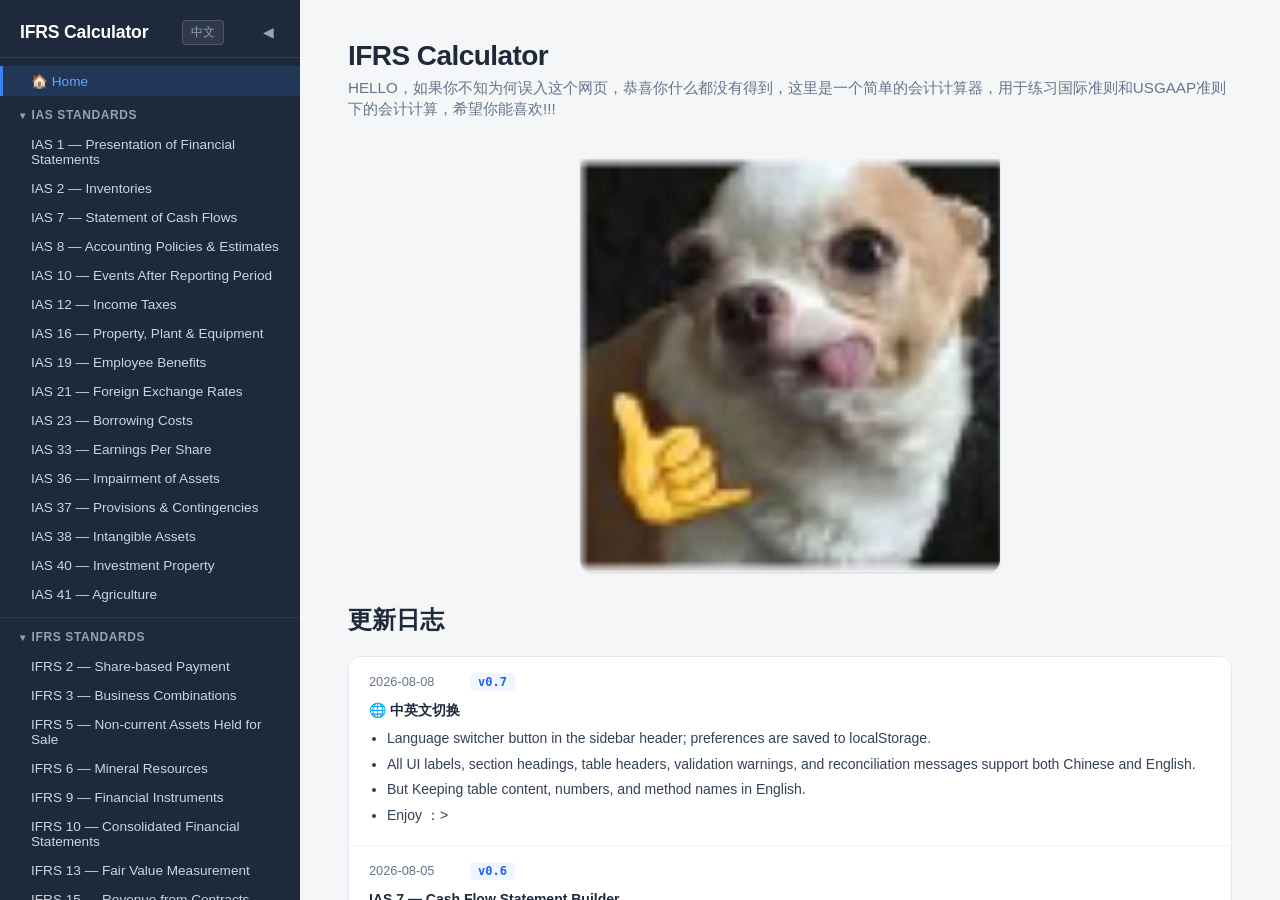
==== commit dfcd92d5: "v0.7: polish changelog" ====
--- a/index.html
+++ b/index.html
@@ -91,9 +91,10 @@
           <div class="changelog-body">
             <strong>🌐 中英文切换</strong>
             <ul>
-              <li>侧栏头部语言切换按钮，偏好保存至 localStorage</li>
-              <li>全部 UI 标签、章节名、表头、校验警告、对账消息支持中英文</li>
-              <li>表格内容、数字、方法名保持英文</li>
+              <li>Language switcher button in the sidebar header; preferences are saved to localStorage.</li>
+              <li>All UI labels, section headings, table headers, validation warnings, and reconciliation messages support both Chinese and English.</li>
+              <li>But Keeping table content, numbers, and method names in English.</li>
+              <li>Enjoy ：></li>
             </ul>
           </div>
         </div>
